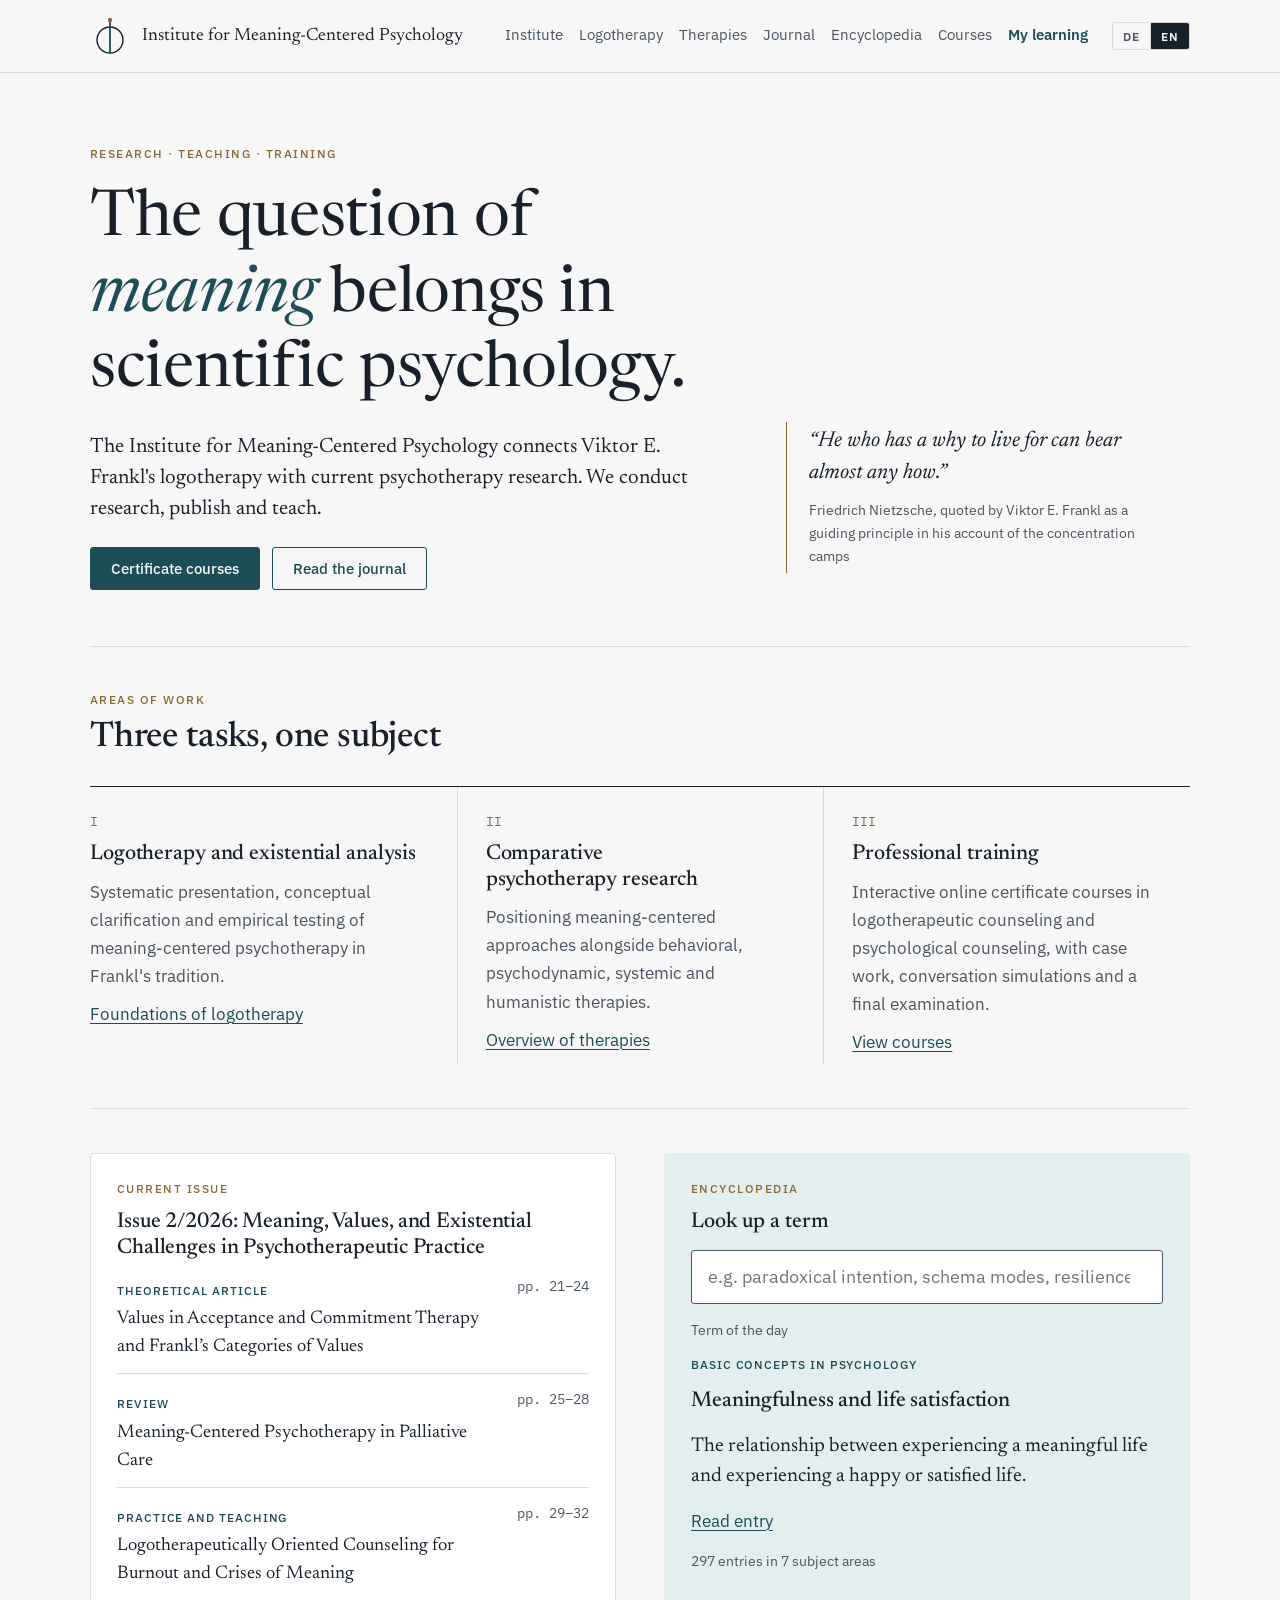
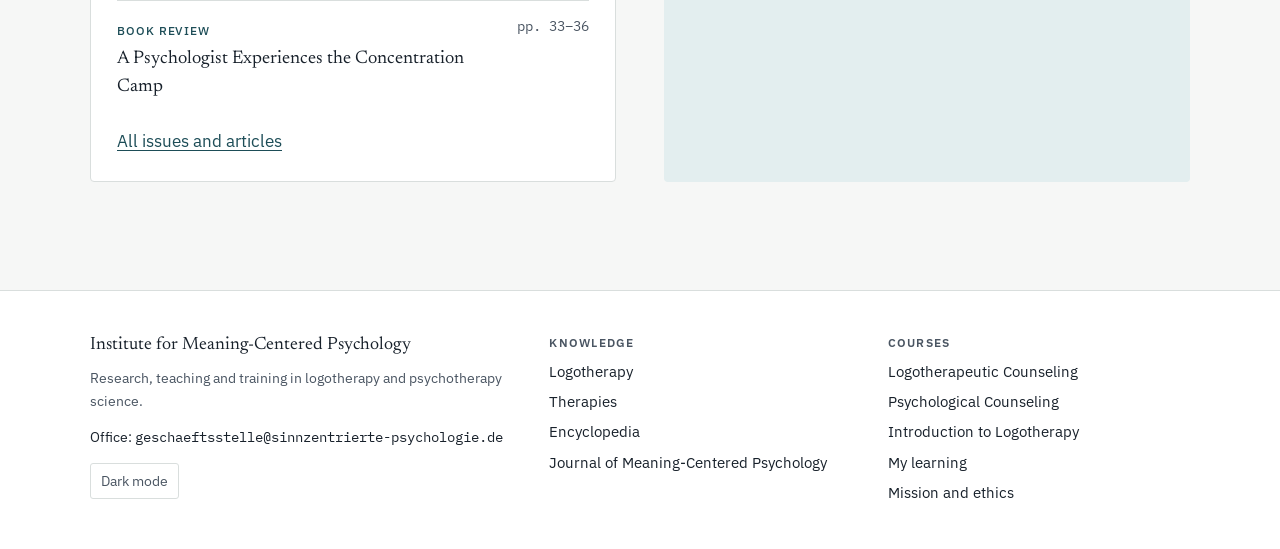
==== index.html @ 23c443dd "Website Institut für Sinnzentrierte Psychologie: erste Veröffentlichung Zweisprachige statische Webs" ====
<!DOCTYPE html>
<html lang="de" data-lang-root>
<head>
<meta charset="UTF-8">
<meta name="viewport" content="width=device-width, initial-scale=1, viewport-fit=cover">
<title>Institut für Sinnzentrierte Psychologie</title>
<meta name="description" content="Institut für Sinnzentrierte Psychologie: Forschung, Lehre und Weiterbildung in Logotherapie und modernen Psychotherapieverfahren. Mit Fachzeitschrift, Fachlexikon und Zertifikatsprogrammen.">
<link rel="stylesheet" href="css/fonts.css">
<link rel="stylesheet" href="css/style.css">
</head>
<body>
<!--BODY-START-->
<header class="site-header">
  <div class="wrap">
    <a class="brand" href="#start" data-nav="start" aria-label="Institut für Sinnzentrierte Psychologie, Startseite">
      <svg width="40" height="40" viewBox="0 0 40 40" aria-hidden="true">
        <circle cx="20" cy="24" r="13" fill="none" stroke="currentColor" stroke-width="1.4"/>
        <line x1="20" y1="2" x2="20" y2="37" stroke="var(--accent)" stroke-width="1.8"/>
        <circle cx="20" cy="4" r="2.2" fill="var(--brass)"/>
      </svg>
      <span class="brand-name"><span data-lang="de">Institut für Sinnzentrierte Psychologie</span><span data-lang="en">Institute for Meaning-Centered Psychology</span><small><span data-lang="de">Logotherapie · Psychotherapieforschung · Weiterbildung</span><span data-lang="en">Logotherapy · Psychotherapy Research · Professional Training</span></small></span>
    </a>
    <div class="lang-switch" role="group" aria-label="Sprache / Language"><button type="button" data-setlang="de" aria-pressed="true" lang="de" title="Deutsch">DE</button><button type="button" data-setlang="en" aria-pressed="false" lang="en" title="English">EN</button></div>
    <button class="nav-toggle" id="nav-toggle" aria-expanded="false" aria-controls="nav"><span data-lang="de">Menü</span><span data-lang="en">Menu</span></button>
    <nav class="nav" id="nav" aria-label="Hauptnavigation">
      <a href="#institut" data-nav="institut"><span data-lang="de">Institut</span><span data-lang="en">Institute</span></a>
      <a href="#logotherapie" data-nav="logotherapie"><span data-lang="de">Logotherapie</span><span data-lang="en">Logotherapy</span></a>
      <a href="#verfahren" data-nav="verfahren"><span data-lang="de">Therapieverfahren</span><span data-lang="en">Therapies</span></a>
      <a href="#journal" data-nav="journal"><span data-lang="de">Zeitschrift</span><span data-lang="en">Journal</span></a>
      <a href="#lexikon" data-nav="lexikon"><span data-lang="de">Lexikon</span><span data-lang="en">Encyclopedia</span></a>
      <a href="#weiterbildung" data-nav="weiterbildung"><span data-lang="de">Weiterbildung</span><span data-lang="en">Courses</span></a>
      <a href="#lernbereich" data-nav="akademie" class="nav-cta"><span data-lang="de">Mein Lernbereich</span><span data-lang="en">My learning</span></a>
    </nav>
  </div>
</header>

<main id="main">

<!-- ============ START ============ -->
<section class="view" id="view-start" data-view="start">
  <div class="wrap">
    <div class="hero">
      <div class="hero-text">
        <p class="eyebrow"><span data-lang="de">Forschung · Lehre · Weiterbildung</span><span data-lang="en">Research · Teaching · Training</span></p>
        <h1 data-lang="de">Die Frage nach dem <em>Sinn</em> gehört in die wissenschaftliche Psychologie.</h1><h1 data-lang="en">The question of <em>meaning</em> belongs in scientific psychology.</h1>
        <p class="lead" data-lang="de">Das Institut für Sinnzentrierte Psychologie verbindet die Logotherapie Viktor E. Frankls mit dem Erkenntnisstand der heutigen Psychotherapieforschung. Wir forschen, publizieren und bilden aus.</p><p class="lead" data-lang="en">The Institute for Meaning-Centered Psychology connects Viktor E. Frankl's logotherapy with current psychotherapy research. We conduct research, publish and teach.</p>
        <div class="actions">
          <a class="btn btn-primary" href="#weiterbildung"><span data-lang="de">Zertifikatskurse</span><span data-lang="en">Certificate courses</span></a>
          <a class="btn btn-ghost" href="#journal"><span data-lang="de">Zur Zeitschrift</span><span data-lang="en">Read the journal</span></a>
        </div>
      </div>
      <figure class="hero-quote">
        <blockquote data-lang="de">„Wer ein Warum zum Leben hat, erträgt fast jedes Wie.“</blockquote><blockquote data-lang="en">“He who has a why to live for can bear almost any how.”</blockquote>
        <cite><span data-lang="de">Friedrich Nietzsche, von Viktor E. Frankl in seinem Bericht über die Konzentrationslager als Leitsatz zitiert</span><span data-lang="en">Friedrich Nietzsche, quoted by Viktor E. Frankl as a guiding principle in his account of the concentration camps</span></cite>
      </figure>
    </div>

    <div class="section">
      <div class="section-head">
        <p class="eyebrow"><span data-lang="de">Arbeitsschwerpunkte</span><span data-lang="en">Areas of work</span></p>
        <h2><span data-lang="de">Drei Aufgaben, ein Gegenstand</span><span data-lang="en">Three tasks, one subject</span></h2>
      </div>
      <div class="pillars">
        <div class="pillar">
          <span class="num">I</span>
          <h3><span data-lang="de">Logotherapie und Existenzanalyse</span><span data-lang="en">Logotherapy and existential analysis</span></h3>
          <p class="muted"><span data-lang="de">Systematische Darstellung, begriffliche Klärung und empirische Prüfung der sinnzentrierten Psychotherapie in der Tradition Frankls.</span><span data-lang="en">Systematic presentation, conceptual clarification and empirical testing of meaning-centered psychotherapy in Frankl's tradition.</span></p>
          <a href="#logotherapie"><span data-lang="de">Grundlagen der Logotherapie</span><span data-lang="en">Foundations of logotherapy</span></a>
        </div>
        <div class="pillar">
          <span class="num">II</span>
          <h3><span data-lang="de">Vergleichende Psychotherapieforschung</span><span data-lang="en">Comparative psychotherapy research</span></h3>
          <p class="muted"><span data-lang="de">Einordnung sinnzentrierter Ansätze neben Verhaltenstherapie, psychodynamischen, systemischen und humanistischen Verfahren.</span><span data-lang="en">Positioning meaning-centered approaches alongside behavioral, psychodynamic, systemic and humanistic therapies.</span></p>
          <a href="#verfahren"><span data-lang="de">Übersicht der Therapieverfahren</span><span data-lang="en">Overview of therapies</span></a>
        </div>
        <div class="pillar">
          <span class="num">III</span>
          <h3><span data-lang="de">Weiterbildung und Qualifizierung</span><span data-lang="en">Professional training</span></h3>
          <p class="muted"><span data-lang="de">Interaktive Online-Zertifikatskurse in Logotherapeutischer Beratung und Psychologischer Beratung mit Fallarbeit, Gesprächssimulationen und Abschlussprüfung.</span><span data-lang="en">Interactive online certificate courses in logotherapeutic counseling and psychological counseling, with case work, conversation simulations and a final examination.</span></p>
          <a href="#weiterbildung"><span data-lang="de">Zu den Kursen</span><span data-lang="en">View courses</span></a>
        </div>
      </div>
    </div>

    <div class="section">
      <div class="split">
        <div class="panel">
          <p class="eyebrow"><span data-lang="de">Aktuelles Heft</span><span data-lang="en">Current issue</span></p>
          <h3 id="home-issue-title">Zeitschrift für Sinnzentrierte Psychologie</h3>
          <ul class="toc-list" id="home-issue-list"></ul>
          <a href="#journal"><span data-lang="de">Alle Ausgaben und Beiträge</span><span data-lang="en">All issues and articles</span></a>
        </div>
        <div class="panel panel-accent">
          <p class="eyebrow"><span data-lang="de">Fachlexikon</span><span data-lang="en">Encyclopedia</span></p>
          <h3><span data-lang="de">Begriffe nachschlagen</span><span data-lang="en">Look up a term</span></h3>
          <form class="search" id="home-search" role="search">
            <label for="home-q" class="small" hidden>Lexikon durchsuchen</label>
            <input id="home-q" type="search" data-ph-de="z. B. Paradoxe Intention, Schemamodi, Resilienz" data-ph-en="e.g. paradoxical intention, schema modes, resilience" placeholder="z. B. Paradoxe Intention, Schemamodi, Resilienz" autocomplete="off">
          </form>
          <div id="home-term" class="lex-entry"></div>
          <p class="small muted" id="home-lex-count"></p>
        </div>
      </div>
    </div>
  </div>
</section>

<!-- ============ INSTITUT ============ -->
<section class="view" id="view-institut" data-view="institut">
  <div class="wrap">
    <div data-lang="de">
    <header class="page-head">
      <p class="eyebrow">Das Institut</p>
      <h1>Leitbild und Arbeitsbereiche</h1>
      <p class="lead">Wir verstehen Psychologie als empirische Wissenschaft vom Menschen, die seine Fähigkeit zu Sinnorientierung, Freiheit und Verantwortung ernst nimmt.</p>
    </header>
    <div class="with-toc">
      <nav class="toc" aria-label="Inhalt dieser Seite">
        <a href="#institut-leitbild" data-scroll>Leitbild</a>
        <a href="#institut-team" data-scroll>Team</a>
        <a href="#institut-bereiche" data-scroll>Arbeitsbereiche</a>
        <a href="#institut-grundsaetze" data-scroll>Wissenschaftliche Grundsätze</a>
        <a href="#institut-ethik" data-scroll>Berufsethik</a>
      </nav>
      <div class="prose">
        <h2 id="institut-leitbild">Leitbild</h2>
        <p>Viktor E. Frankl hat die Frage nach dem Sinn als eigenständige Motivationskraft des Menschen beschrieben und daraus eine psychotherapeutische Schule entwickelt. Diese Einsicht ist heute aktueller als zu seiner Zeit: Die empirische Forschung zu Lebenssinn, Werten und existenziellen Belastungen ist seit den 2000er Jahren stark gewachsen, und mehrere moderne Verfahren haben werteorientierte Elemente aufgenommen.</p>
        <p>Das Institut verfolgt drei Ziele. Es macht das logotherapeutische Denken begrifflich präzise und überprüfbar. Es setzt sinnzentrierte Ansätze in einen fairen Vergleich mit anderen Psychotherapieverfahren. Und es bildet Fachkräfte so aus, dass sie Sinnfragen kompetent begleiten und zugleich die Grenzen ihrer Rolle kennen.</p>
        <p>Wir sind keiner Schule exklusiv verpflichtet. Die Logotherapie ist unser Schwerpunkt, nicht unser Dogma. Wo die Forschung andere Verfahren für eine Indikation besser stützt, sagen wir das.</p>

        <h2 id="institut-team">Team</h2>
        <p>Am Institut arbeitet ein interdisziplinäres Team aus Wissenschaftlerinnen und Wissenschaftlern der Psychologie, der Psychotherapieforschung, der Philosophie und der Sozialen Arbeit. Forschung, Zeitschrift und Kurse entstehen in gemeinsamer Arbeit.</p>
        <p>Beteiligt sind unter anderem Dr. Dr. Sora Pazer (Psychologie und Soziale Arbeit), Dr. Konstanze Vehrenkamp (Psychologie und Philosophie), Dr. Matthias Oberländer (Psychotherapieforschung und Methodik) und Dr. Teresa Lindqvist (Psychoonkologie).</p>

        <h2 id="institut-bereiche">Arbeitsbereiche</h2>
        <h3>Arbeitsbereich Logotherapie und Existenzanalyse</h3>
        <p>Quellenarbeit zu Frankls Gesamtwerk, Weiterentwicklung der logotherapeutischen Methodik, Verhältnis von Logotherapie, Existenzanalyse nach Längle und existenzieller Psychotherapie. Der Arbeitsbereich verantwortet das Curriculum des Zertifikatskurses Logotherapeutische Beratung.</p>
        <h3>Arbeitsbereich Psychotherapieforschung</h3>
        <p>Systematische Übersichtsarbeiten zu sinnzentrierten Interventionen, Messung von Lebenssinn und Sinnkrisen, Wirkfaktorenforschung und Vergleich mit Verfahren der dritten Welle der Verhaltenstherapie.</p>
        <h3>Arbeitsbereich Beratungspsychologie</h3>
        <p>Konzepte psychologischer Beratung außerhalb der Heilkunde: Krisenbegleitung, Beratung in Lebensübergängen, Prävention von Erschöpfung im Beruf. Der Arbeitsbereich verantwortet den Zertifikatskurs Psychologische Beratung.</p>
        <h3>Redaktion und Wissensvermittlung</h3>
        <p>Herausgabe der <a href="#journal">Zeitschrift für Sinnzentrierte Psychologie</a> und Pflege des frei zugänglichen <a href="#lexikon">Fachlexikons</a>.</p>

        <h2 id="institut-grundsaetze">Wissenschaftliche Grundsätze</h2>
        <ul>
          <li><strong>Empirische Prüfbarkeit.</strong> Aussagen über Wirksamkeit stützen wir auf kontrollierte Studien, systematische Übersichtsarbeiten und Metaanalysen. Klinische Erfahrung ist wertvoll, ersetzt diese Belege aber nicht.</li>
          <li><strong>Transparenz über die Evidenzlage.</strong> Wir benennen, wo die Forschung zur Logotherapie dünn ist, und unterscheiden zwischen gut untersuchten Teilmethoden und dem Gesamtansatz.</li>
          <li><strong>Begriffliche Sorgfalt.</strong> Philosophische und anthropologische Annahmen werden als solche gekennzeichnet und nicht als empirische Befunde ausgegeben.</li>
          <li><strong>Unabhängigkeit.</strong> Die Beiträge der Zeitschrift durchlaufen eine redaktionelle Begutachtung; Interessenkonflikte werden offengelegt.</li>
        </ul>

        <h2 id="institut-ethik">Berufsethik</h2>
        <p>Lehre und Beratung am Institut orientieren sich an den berufsethischen Grundsätzen der Psychologie: Achtung der Würde und Autonomie der Ratsuchenden, Verschwiegenheit, fachliche Sorgfalt, Vermeidung von Abhängigkeiten und Mehrfachbeziehungen sowie die Pflicht, an Ärzt*innen oder approbierte Psychotherapeut*innen zu verweisen, wenn eine behandlungsbedürftige psychische Störung vorliegen kann.</p>
        <p class="callout">Sinnfragen sind keine Krankheit. Wer sie begleitet, muss aber erkennen können, wann hinter einer Sinnkrise eine Depression, eine Traumafolgestörung oder akute Suizidalität steht.</p>
      </div>
    </div>
    </div>
    <div data-lang="en">
    <header class="page-head">
      <p class="eyebrow">The Institute</p>
      <h1>Mission and Research Areas</h1>
      <p class="lead">We understand psychology as an empirical science of the human being that takes seriously our capacity for meaning, freedom and responsibility.</p>
    </header>
    <div class="with-toc">
      <nav class="toc" aria-label="On this page">
        <a href="#en-institut-leitbild" data-scroll>Mission</a>
        <a href="#en-institut-team" data-scroll>Team</a>
        <a href="#en-institut-bereiche" data-scroll>Research areas</a>
        <a href="#en-institut-grundsaetze" data-scroll>Scientific principles</a>
        <a href="#en-institut-ethik" data-scroll>Professional ethics</a>
      </nav>
      <div class="prose">
        <h2 id="en-institut-leitbild">Mission</h2>
        <p>Viktor E. Frankl described the search for meaning as an independent motivational force in human beings and built a school of psychotherapy on that insight. It is more relevant today than in his own time: empirical research on meaning in life, values and existential distress has grown considerably since the 2000s, and several contemporary therapies have incorporated value-oriented elements.</p>
        <p>The Institute pursues three goals. It makes logotherapeutic thought conceptually precise and testable. It places meaning-centered approaches in a fair comparison with other forms of psychotherapy. And it trains professionals to accompany questions of meaning competently while knowing the limits of their role.</p>
        <p>We are not bound exclusively to any one school. Logotherapy is our focus, not our dogma. Where research supports other approaches better for a given indication, we say so.</p>

        <h2 id="en-institut-team">Team</h2>
        <p>The Institute brings together an interdisciplinary team of scientists from psychology, psychotherapy research, philosophy and social work. Research, the journal and the courses are the result of joint work.</p>
        <p>Contributors include Dr. Dr. Sora Pazer (psychology and social work), Dr. Konstanze Vehrenkamp (psychology and philosophy), Dr. Matthias Oberländer (psychotherapy research and methodology) and Dr. Teresa Lindqvist (psycho-oncology).</p>

        <h2 id="en-institut-bereiche">Research areas</h2>
        <h3>Logotherapy and Existential Analysis</h3>
        <p>Source work on Frankl's complete writings, further development of logotherapeutic methods, and the relationship between logotherapy, Längle's existential analysis and existential psychotherapy. This area is responsible for the curriculum of the certificate course in Logotherapeutic Counseling.</p>
        <h3>Psychotherapy Research</h3>
        <p>Systematic reviews of meaning-centered interventions, measurement of meaning in life and of meaning crises, research on common factors, and comparison with third-wave behavioral therapies.</p>
        <h3>Counseling Psychology</h3>
        <p>Concepts of psychological counseling outside the practice of medicine and psychotherapy: crisis support, counseling in life transitions and prevention of occupational exhaustion. This area is responsible for the certificate course in Psychological Counseling.</p>
        <h3>Editorial Office and Knowledge Transfer</h3>
        <p>Publication of the <a href="#journal">Journal of Meaning-Centered Psychology</a> and maintenance of the freely accessible <a href="#lexikon">encyclopedia</a>.</p>

        <h2 id="en-institut-grundsaetze">Scientific principles</h2>
        <ul>
          <li><strong>Empirical testability.</strong> Claims about effectiveness are based on controlled trials, systematic reviews and meta-analyses. Clinical experience is valuable but does not replace such evidence.</li>
          <li><strong>Transparency about the evidence.</strong> We state where research on logotherapy is thin and distinguish between well-studied component techniques and the approach as a whole.</li>
          <li><strong>Conceptual care.</strong> Philosophical and anthropological assumptions are marked as such and are not presented as empirical findings.</li>
          <li><strong>Independence.</strong> Journal contributions undergo editorial review; conflicts of interest are disclosed.</li>
        </ul>

        <h2 id="en-institut-ethik">Professional ethics</h2>
        <p>Teaching and counseling at the Institute follow the ethical principles of psychology: respect for the dignity and autonomy of clients, confidentiality, professional diligence, avoidance of dependency and multiple relationships, and the duty to refer clients to physicians or licensed psychotherapists whenever a mental disorder requiring treatment may be present.</p>
        <p class="callout">Questions of meaning are not an illness. Anyone who accompanies them, however, must be able to recognize when depression, a trauma-related disorder or acute suicidality lies behind a crisis of meaning.</p>
      </div>
    </div>
    </div>
  </div>
</section>

<!-- ============ LOGOTHERAPIE ============ -->
<section class="view" id="view-logotherapie" data-view="logotherapie">
  <div class="wrap">
    <div data-lang="de">
    <header class="page-head">
      <p class="eyebrow">Schwerpunkt</p>
      <h1>Logotherapie</h1>
      <p class="lead">Die von Viktor E. Frankl begründete sinnzentrierte Psychotherapie, oft als „Dritte Wiener Schule der Psychotherapie“ nach Freud und Adler bezeichnet.</p>
    </header>
    <div class="with-toc">
      <nav class="toc" aria-label="Inhalt dieser Seite">
        <a href="#lt-frankl" data-scroll>Viktor E. Frankl</a>
        <a href="#lt-menschenbild" data-scroll>Menschenbild</a>
        <a href="#lt-saeulen" data-scroll>Drei Grundannahmen</a>
        <a href="#lt-werte" data-scroll>Wege zum Sinn</a>
        <a href="#lt-methoden" data-scroll>Methoden</a>
        <a href="#lt-anwendung" data-scroll>Anwendungsfelder</a>
        <a href="#lt-evidenz" data-scroll>Forschungsstand</a>
        <a href="#lt-abgrenzung" data-scroll>Abgrenzungen</a>
        <a href="#lt-literatur" data-scroll>Grundlagenliteratur</a>
      </nav>
      <div class="prose">
        <h2 id="lt-frankl">Viktor E. Frankl (1905–1997)</h2>
        <p>Frankl war Neurologe und Psychiater in Wien. Bereits in den 1920er Jahren stand er in Kontakt mit Freud und Adler und wandte sich dann von der Individualpsychologie ab. In den 1930er Jahren organisierte er Beratungsstellen für Jugendliche und leitete eine Station für suizidgefährdete Frauen am Psychiatrischen Krankenhaus Am Steinhof. Von 1942 bis 1945 war er in den Konzentrationslagern Theresienstadt, Auschwitz, Kaufering und Türkheim inhaftiert; seine Eltern, sein Bruder und seine erste Frau Tilly kamen in den Lagern ums Leben.</p>
        <p>Nach der Befreiung veröffentlichte er „Ärztliche Seelsorge“ (1946) und „Ein Psycholog erlebt das Konzentrationslager“ (1946), das später unter dem Titel „…trotzdem Ja zum Leben sagen“ bekannt wurde. Die englische Ausgabe, später unter dem Titel „Man's Search for Meaning“, wurde zu einem der meistgelesenen Bücher des 20. Jahrhunderts. Von 1946 bis 1971 leitete Frankl die Wiener Neurologische Poliklinik.</p>

        <h2 id="lt-menschenbild">Menschenbild: die Dimensionalontologie</h2>
        <p>Frankl beschreibt den Menschen in drei Dimensionen. Sie sind keine getrennten Schichten, sondern Aspekte einer Einheit, die sich nur in der Betrachtung unterscheiden lassen.</p>
        <div class="dimensions">
          <div><span class="tag">Somatisch</span><h4>Körper</h4><p class="small">Physiologische Prozesse, Anlage, Krankheit.</p></div>
          <div><span class="tag">Psychisch</span><h4>Seele</h4><p class="small">Gefühle, Triebe, Gewohnheiten, erworbene Muster.</p></div>
          <div><span class="tag">Noetisch</span><h4>Geist</h4><p class="small">Freiheit, Verantwortlichkeit, Gewissen, Sinn- und Wertorientierung.</p></div>
        </div>
        <p>Die noetische Dimension kann nach Frankl selbst nicht erkranken, wohl aber in ihrem Ausdruck durch körperliche oder psychische Erkrankungen blockiert werden. Darauf beruht die therapeutische Ressource, die Frankl „Trotzmacht des Geistes“ nannte: die Fähigkeit, zu den eigenen Zuständen Stellung zu nehmen.</p>

        <h2 id="lt-saeulen">Drei Grundannahmen</h2>
        <ol>
          <li><strong>Freiheit des Willens.</strong> Der Mensch ist bedingt, aber nicht vollständig determiniert. Er ist frei, sich zu den Bedingungen zu verhalten, die er nicht ändern kann.</li>
          <li><strong>Wille zum Sinn.</strong> Das primäre Motiv des Menschen ist nicht Lust (Freud) oder Macht (Adler), sondern das Streben, in seinem Leben einen Sinn zu finden und zu erfüllen.</li>
          <li><strong>Sinn des Lebens.</strong> Sinn ist objektiv gegeben in dem Sinne, dass er nicht erfunden, sondern gefunden wird. Er ist situationsbezogen, einzigartig für die Person und bleibt unter allen Umständen grundsätzlich möglich.</li>
        </ol>
        <p>Wird der Wille zum Sinn dauerhaft frustriert, entsteht das <em>existenzielle Vakuum</em>, ein Gefühl innerer Leere und Langeweile. Führt diese Frustration zu klinisch relevanten Symptomen, spricht Frankl von einer <em>noogenen Neurose</em>.</p>

        <h2 id="lt-werte">Wege zum Sinn: drei Wertkategorien</h2>
        <div class="table-wrap">
          <table>
            <thead><tr><th>Kategorie</th><th>Verwirklichung durch</th><th>Beispiele</th></tr></thead>
            <tbody>
              <tr><td>Schöpferische Werte</td><td>Was wir der Welt geben</td><td>Arbeit, Werk, Tat, Fürsorge für andere</td></tr>
              <tr><td>Erlebniswerte</td><td>Was wir von der Welt empfangen</td><td>Liebe, Begegnung, Natur, Kunst</td></tr>
              <tr><td>Einstellungswerte</td><td>Wie wir uns zu unabänderlichem Schicksal verhalten</td><td>Haltung gegenüber Krankheit, Schuld, Verlust und Tod</td></tr>
            </tbody>
          </table>
        </div>
        <p>Den Einstellungswerten maß Frankl den höchsten Rang zu: Auch wenn schöpferisches Handeln und Erleben nicht mehr möglich sind, bleibt die Freiheit der Haltung. Die unausweichlichen Grenzerfahrungen Leid, Schuld und Tod fasste er als <em>tragische Trias</em> zusammen, der er einen „tragischen Optimismus“ gegenüberstellte.</p>

        <h2 id="lt-methoden">Methoden</h2>
        <h3>Paradoxe Intention</h3>
        <p>Entwickelt für Erwartungsangst und Zwangsbefürchtungen. Die Person wird angeleitet, sich gerade das, was sie fürchtet, mit Humor zu wünschen oder vorzunehmen. Die Methode nutzt die Fähigkeit zur Selbstdistanzierung und unterbricht den Teufelskreis aus Angst vor der Angst und Vermeidung. Sie weist deutliche Parallelen zu später entwickelten Expositions- und Akzeptanzverfahren auf.</p>
        <h3>Dereflexion</h3>
        <p>Gegen die Hyperreflexion, die übermäßige Selbstbeobachtung, etwa bei Schlaf- oder sexuellen Funktionsstörungen. Die Aufmerksamkeit wird vom Symptom weg auf sinnvolle Inhalte und Aufgaben gelenkt. Grundlage ist die Fähigkeit zur Selbsttranszendenz.</p>
        <h3>Einstellungsmodulation</h3>
        <p>Die gemeinsame Prüfung und Veränderung von Haltungen gegenüber Lebensumständen, besonders gegenüber nicht veränderbarem Leid.</p>
        <h3>Sokratischer Dialog</h3>
        <p>Ein fragendes, nicht belehrendes Gesprächsverfahren, in dem Ratsuchende eigene Werte und Sinnmöglichkeiten entdecken. Die Therapeut*in schreibt keinen Sinn vor; Frankl sprach davon, dass Sinn nicht gegeben, sondern nur gefunden werden kann.</p>

        <h2 id="lt-anwendung">Anwendungsfelder</h2>
        <ul>
          <li>Beratung bei Sinnkrisen, Lebensübergängen, Ruhestand, Arbeitsplatzverlust</li>
          <li>Prävention und Begleitung bei beruflicher Erschöpfung</li>
          <li>Psychoonkologie und Palliativversorgung, Trauerbegleitung</li>
          <li>Ergänzend in der Behandlung von Angst- und Zwangsstörungen, Abhängigkeitserkrankungen und Depressionen</li>
          <li>Seelsorge, Pädagogik, Pflege und Soziale Arbeit</li>
        </ul>

        <h2 id="lt-evidenz">Forschungsstand</h2>
        <p>Frankl selbst verstand die Logotherapie als Ergänzung, nicht als Ersatz der Psychotherapie. Die empirische Forschung entwickelte sich vor allem über Messinstrumente: Mit dem Purpose in Life Test (Crumbaugh &amp; Maholick, 1964) wurde Frankls Konzept des existenziellen Vakuums erstmals operationalisiert. Heute wird Lebenssinn unter anderem mit dem Meaning in Life Questionnaire (Steger et al., 2006) und den Fragebögen zu Lebensbedeutungen und Lebenssinn (Schnell) erfasst.</p>
        <p>Die Sinnforschung zeigt konsistent, dass erlebter Lebenssinn mit psychischem Wohlbefinden zusammenhängt und Sinnkrisen mit Depressivität und Hoffnungslosigkeit einhergehen. Für strukturierte sinnzentrierte Interventionen, insbesondere die Meaning-Centered Psychotherapy nach Breitbart bei Krebserkrankungen, liegen randomisierte Studien mit positiven Ergebnissen vor. Eine Metaanalyse existenzieller Therapien (Vos, Craig &amp; Cooper, 2015) fand für sinnzentrierte Verfahren die deutlichsten Effekte innerhalb dieser Gruppe.</p>
        <p>Für die klassische Logotherapie als Gesamtverfahren ist die Studienlage dagegen begrenzt: Viele Studien sind klein, methodisch heterogen und stammen aus wenigen Arbeitsgruppen. In Deutschland ist die Logotherapie weder Richtlinienverfahren noch vom Wissenschaftlichen Beirat Psychotherapie als Verfahren anerkannt. Diese Lücke zu schließen, ist eine Kernaufgabe unseres Arbeitsbereichs Psychotherapieforschung.</p>

        <h2 id="lt-abgrenzung">Abgrenzungen</h2>
        <p><strong>Existenzanalyse.</strong> Frankl verwendete „Existenzanalyse“ für die anthropologische Theorie und „Logotherapie“ für die Behandlung. Alfred Längle entwickelte die Existenzanalyse ab den 1980er Jahren zu einem eigenständigen Verfahren weiter, mit stärkerem Gewicht auf Emotionen und Biografie; Frankl distanzierte sich 1991 von dieser Entwicklung.</p>
        <p><strong>Existenzielle Psychotherapie.</strong> Die amerikanische Tradition um Rollo May und Irvin D. Yalom teilt mit der Logotherapie die Aufmerksamkeit für Grundgegebenheiten wie Tod und Freiheit, versteht Sinn aber eher als vom Menschen geschaffen denn als gefunden.</p>
        <p><strong>Akzeptanz- und Commitment-Therapie.</strong> ACT arbeitet ebenfalls mit Werten und Haltung gegenüber nicht veränderbarem Erleben, gründet aber auf einer behavioralen Sprach- und Kognitionstheorie und nicht auf einer Anthropologie des Geistigen.</p>

        <h2 id="lt-literatur">Grundlagenliteratur</h2>
        <ul class="refs">
          <li>Frankl, V. E. (1946). <em>Ärztliche Seelsorge. Grundlagen der Logotherapie und Existenzanalyse.</em> Wien: Deuticke.</li>
          <li>Frankl, V. E. (1946). <em>Ein Psycholog erlebt das Konzentrationslager.</em> Wien: Verlag für Jugend und Volk.</li>
          <li>Frankl, V. E. (1969). <em>The Will to Meaning. Foundations and Applications of Logotherapy.</em> New York: World Publishing.</li>
          <li>Frankl, V. E. (1956). <em>Theorie und Therapie der Neurosen.</em> Wien: Urban &amp; Schwarzenberg.</li>
          <li>Crumbaugh, J. C. &amp; Maholick, L. T. (1964). An experimental study in existentialism: The psychometric approach to Frankl's concept of noogenic neurosis. <em>Journal of Clinical Psychology, 20</em>(2), 200–207.</li>
          <li>Längle, A. (2013). <em>Lehrbuch zur Existenzanalyse. Grundlagen.</em> Wien: Facultas.</li>
          <li>Steger, M. F., Frazier, P., Oishi, S. &amp; Kaler, M. (2006). The Meaning in Life Questionnaire: Assessing the presence of and search for meaning in life. <em>Journal of Counseling Psychology, 53</em>(1), 80–93.</li>
          <li>Vos, J., Craig, M. &amp; Cooper, M. (2015). Existential therapies: A meta-analysis of their effects on psychological outcomes. <em>Journal of Consulting and Clinical Psychology, 83</em>(1), 115–128.</li>
          <li>Yalom, I. D. (1980). <em>Existential Psychotherapy.</em> New York: Basic Books.</li>
        </ul>
      </div>
    </div>
    </div>
    <div data-lang="en">
    <header class="page-head">
      <p class="eyebrow">Focus</p>
      <h1>Logotherapy</h1>
      <p class="lead">The meaning-centered psychotherapy founded by Viktor E. Frankl, often called the “Third Viennese School of Psychotherapy” after Freud and Adler.</p>
    </header>
    <div class="with-toc">
      <nav class="toc" aria-label="On this page">
        <a href="#en-lt-frankl" data-scroll>Viktor E. Frankl</a>
        <a href="#en-lt-menschenbild" data-scroll>Image of the human being</a>
        <a href="#en-lt-saeulen" data-scroll>Three basic assumptions</a>
        <a href="#en-lt-werte" data-scroll>Paths to meaning</a>
        <a href="#en-lt-methoden" data-scroll>Methods</a>
        <a href="#en-lt-anwendung" data-scroll>Fields of application</a>
        <a href="#en-lt-evidenz" data-scroll>State of research</a>
        <a href="#en-lt-abgrenzung" data-scroll>Distinctions</a>
        <a href="#en-lt-literatur" data-scroll>Key literature</a>
      </nav>
      <div class="prose">
        <h2 id="en-lt-frankl">Viktor E. Frankl (1905–1997)</h2>
        <p>Frankl was a neurologist and psychiatrist in Vienna. In the 1920s he was in contact with Freud and Adler before turning away from Individual Psychology. In the 1930s he organized counseling centers for young people and headed a ward for suicidal women at the Am Steinhof psychiatric hospital. From 1942 to 1945 he was imprisoned in the concentration camps of Theresienstadt, Auschwitz, Kaufering and Türkheim; his parents, his brother and his first wife Tilly died in the camps.</p>
        <p>After liberation he published <em>Ärztliche Seelsorge</em> (1946; English: <em>The Doctor and the Soul</em>) and <em>Ein Psycholog erlebt das Konzentrationslager</em> (1946), later known as <em>…trotzdem Ja zum Leben sagen</em>. The English edition, later titled <em>Man's Search for Meaning</em>, became one of the most widely read books of the twentieth century. From 1946 to 1971 Frankl headed the Vienna Neurological Policlinic.</p>

        <h2 id="en-lt-menschenbild">Image of the human being: dimensional ontology</h2>
        <p>Frankl describes the human being in three dimensions. They are not separate layers but aspects of a unity that can only be distinguished by the way we look at them.</p>
        <div class="dimensions">
          <div><span class="tag">Somatic</span><h4>Body</h4><p class="small">Physiological processes, constitution, illness.</p></div>
          <div><span class="tag">Psychological</span><h4>Psyche</h4><p class="small">Feelings, drives, habits, acquired patterns.</p></div>
          <div><span class="tag">Noetic</span><h4>Spirit</h4><p class="small">Freedom, responsibility, conscience, orientation toward meaning and values.</p></div>
        </div>
        <p>According to Frankl, the noetic dimension itself cannot become ill, but its expression can be blocked by physical or mental illness. This is the basis of the therapeutic resource Frankl called the “defiant power of the human spirit”: the capacity to take a stand toward one's own states.</p>

        <h2 id="en-lt-saeulen">Three basic assumptions</h2>
        <ol>
          <li><strong>Freedom of will.</strong> The human being is conditioned but not fully determined, and is free to take a stand toward conditions that cannot be changed.</li>
          <li><strong>Will to meaning.</strong> The primary human motive is neither pleasure (Freud) nor power (Adler) but the striving to find and fulfill meaning in one's life.</li>
          <li><strong>Meaning of life.</strong> Meaning is objective in the sense that it is discovered rather than invented. It is specific to the situation, unique to the person and remains possible under all circumstances.</li>
        </ol>
        <p>When the will to meaning is frustrated over a long period, an <em>existential vacuum</em> arises, a feeling of inner emptiness and boredom. If this frustration leads to clinically relevant symptoms, Frankl speaks of a <em>noogenic neurosis</em>.</p>

        <h2 id="en-lt-werte">Paths to meaning: three categories of values</h2>
        <div class="table-wrap">
          <table>
            <thead><tr><th>Category</th><th>Realized through</th><th>Examples</th></tr></thead>
            <tbody>
              <tr><td>Creative values</td><td>What we give to the world</td><td>Work, deeds, achievements, care for others</td></tr>
              <tr><td>Experiential values</td><td>What we receive from the world</td><td>Love, encounter, nature, art</td></tr>
              <tr><td>Attitudinal values</td><td>How we face an unchangeable fate</td><td>The stance taken toward illness, guilt, loss and death</td></tr>
            </tbody>
          </table>
        </div>
        <p>Frankl ranked attitudinal values highest: even when creative action and experience are no longer possible, the freedom to choose one's attitude remains. He summarized the unavoidable limit experiences of suffering, guilt and death as the <em>tragic triad</em>, to which he opposed a “tragic optimism”.</p>

        <h2 id="en-lt-methoden">Methods</h2>
        <h3>Paradoxical intention</h3>
        <p>Developed for anticipatory anxiety and obsessive fears. The person is guided to wish for, or intend, precisely what they fear, with humor. The method draws on the capacity for self-distancing and interrupts the vicious circle of fear of fear and avoidance. It shows clear parallels to later exposure-based and acceptance-based procedures.</p>
        <h3>Dereflection</h3>
        <p>Directed against hyperreflection, excessive self-observation, for example in sleep disorders or sexual dysfunction. Attention is guided away from the symptom toward meaningful content and tasks. It is based on the capacity for self-transcendence.</p>
        <h3>Modification of attitudes</h3>
        <p>The joint examination and change of attitudes toward life circumstances, especially toward suffering that cannot be changed.</p>
        <h3>Socratic dialogue</h3>
        <p>A questioning rather than instructing form of conversation in which clients discover their own values and possibilities of meaning. The therapist does not prescribe meaning; Frankl held that meaning cannot be given but only found.</p>

        <h2 id="en-lt-anwendung">Fields of application</h2>
        <ul>
          <li>Counseling in crises of meaning, life transitions, retirement and job loss</li>
          <li>Prevention and support in occupational exhaustion</li>
          <li>Psycho-oncology, palliative care and grief support</li>
          <li>As an adjunct in the treatment of anxiety and obsessive-compulsive disorders, addiction and depression</li>
          <li>Pastoral care, education, nursing and social work</li>
        </ul>

        <h2 id="en-lt-evidenz">State of research</h2>
        <p>Frankl himself understood logotherapy as a supplement to, not a replacement for, psychotherapy. Empirical research developed mainly through measurement instruments: the Purpose in Life Test (Crumbaugh &amp; Maholick, 1964) was the first operationalization of Frankl's concept of the existential vacuum. Today meaning in life is assessed, among others, with the Meaning in Life Questionnaire (Steger et al., 2006) and Schnell's Sources of Meaning and Meaning in Life Questionnaire.</p>
        <p>Research on meaning consistently shows that experienced meaning in life is associated with psychological well-being, and that crises of meaning go along with depressive symptoms and hopelessness. For structured meaning-centered interventions, especially Breitbart's Meaning-Centered Psychotherapy for patients with cancer, randomized trials with positive results are available. A meta-analysis of existential therapies (Vos, Craig &amp; Cooper, 2015) found the clearest effects within this group for meaning-centered approaches.</p>
        <p>For classical logotherapy as a whole, however, the evidence is limited: many studies are small, methodologically heterogeneous and come from a few research groups. In Germany, logotherapy is neither a procedure reimbursed by statutory health insurance nor recognized as a psychotherapeutic procedure by the Scientific Advisory Board on Psychotherapy. Closing this gap is a core task of our Psychotherapy Research area.</p>

        <h2 id="en-lt-abgrenzung">Distinctions</h2>
        <p><strong>Existential analysis.</strong> Frankl used “existential analysis” for the anthropological theory and “logotherapy” for the treatment. From the 1980s, Alfred Längle developed existential analysis into an independent approach with greater emphasis on emotions and biography; Frankl distanced himself from this development in 1991.</p>
        <p><strong>Existential psychotherapy.</strong> The American tradition of Rollo May and Irvin D. Yalom shares logotherapy's attention to givens of existence such as death and freedom, but tends to see meaning as created rather than found.</p>
        <p><strong>Acceptance and Commitment Therapy.</strong> ACT also works with values and with one's stance toward unchangeable experience, but is based on a behavioral theory of language and cognition rather than an anthropology of the spirit.</p>

        <h2 id="en-lt-literatur">Key literature</h2>
        <ul class="refs">
          <li>Frankl, V. E. (1946). <em>Ärztliche Seelsorge. Grundlagen der Logotherapie und Existenzanalyse.</em> Wien: Deuticke.</li>
          <li>Frankl, V. E. (1946). <em>Ein Psycholog erlebt das Konzentrationslager.</em> Wien: Verlag für Jugend und Volk.</li>
          <li>Frankl, V. E. (1969). <em>The Will to Meaning. Foundations and Applications of Logotherapy.</em> New York: World Publishing.</li>
          <li>Frankl, V. E. (1956). <em>Theorie und Therapie der Neurosen.</em> Wien: Urban &amp; Schwarzenberg.</li>
          <li>Crumbaugh, J. C. &amp; Maholick, L. T. (1964). An experimental study in existentialism: The psychometric approach to Frankl's concept of noogenic neurosis. <em>Journal of Clinical Psychology, 20</em>(2), 200–207.</li>
          <li>Längle, A. (2013). <em>Lehrbuch zur Existenzanalyse. Grundlagen.</em> Wien: Facultas.</li>
          <li>Steger, M. F., Frazier, P., Oishi, S. &amp; Kaler, M. (2006). The Meaning in Life Questionnaire: Assessing the presence of and search for meaning in life. <em>Journal of Counseling Psychology, 53</em>(1), 80–93.</li>
          <li>Vos, J., Craig, M. &amp; Cooper, M. (2015). Existential therapies: A meta-analysis of their effects on psychological outcomes. <em>Journal of Consulting and Clinical Psychology, 83</em>(1), 115–128.</li>
          <li>Yalom, I. D. (1980). <em>Existential Psychotherapy.</em> New York: Basic Books.</li>
        </ul>
      </div>
    </div>
    </div>
  </div>
</section>

<!-- ============ VERFAHREN ============ -->
<section class="view" id="view-verfahren" data-view="verfahren">
  <div class="wrap">
    <header class="page-head">
      <p class="eyebrow"><span data-lang="de">Heutige Therapieformen</span><span data-lang="en">Contemporary therapies</span></p>
      <h1><span data-lang="de">Psychotherapieverfahren im Überblick</span><span data-lang="en">Psychotherapies at a glance</span></h1>
      <p class="lead"><span data-lang="de">Menschenbild, Vorgehen, Indikation und Forschungsstand der wichtigsten Verfahren und Methoden, mit ihrem Status im deutschen Gesundheitssystem.</span><span data-lang="en">Image of the human being, procedure, indications and state of research for the most important approaches and methods, with their status in the German health care system.</span></p>
    </header>
    <div class="section" style="padding-top:0">
      <div class="prose">
        <p data-lang="en">In Germany, statutory health insurance covers four so-called <strong>guideline procedures</strong> (Richtlinienverfahren): behavior therapy, psychodynamic (depth-psychology-based) psychotherapy, analytic psychotherapy and, since 2020, systemic therapy for adults. Within these procedures many methods are used, for example schema therapy or Dialectical Behavior Therapy within behavior therapy. The Scientific Advisory Board on Psychotherapy advises on the scientific recognition of new procedures; the Federal Joint Committee decides on their inclusion in statutory health care.</p>
        <p data-lang="de">In Deutschland übernehmen die gesetzlichen Krankenkassen die Kosten für vier sogenannte <strong>Richtlinienverfahren</strong>: Verhaltenstherapie, tiefenpsychologisch fundierte Psychotherapie, analytische Psychotherapie und, seit 2020, Systemische Therapie für Erwachsene. Innerhalb dieser Verfahren kommen zahlreiche Methoden zum Einsatz, etwa die Schematherapie oder die Dialektisch-Behaviorale Therapie innerhalb der Verhaltenstherapie. Über die wissenschaftliche Anerkennung neuer Verfahren berät der Wissenschaftliche Beirat Psychotherapie, über die Aufnahme in die Kassenversorgung entscheidet der Gemeinsame Bundesausschuss.</p>
      </div>
      <div class="chips" id="verfahren-filter" role="group" aria-label="Nach Verfahrensfamilie filtern"></div>
      <div class="method-grid" id="verfahren-grid"></div>
      <p class="small muted"><span data-lang="de">Die Darstellung des Forschungsstands ist qualitativ und vereinfacht. Für Behandlungsentscheidungen sind die jeweils gültigen S3-Leitlinien der AWMF maßgeblich. Stand der Angaben: Oktober 2026.</span><span data-lang="en">The summary of the evidence is qualitative and simplified. Treatment decisions should be based on the current clinical practice guidelines (in Germany, the AWMF S3 guidelines). Information as of October 2026.</span></p>
    </div>
  </div>
</section>

<!-- ============ JOURNAL ============ -->
<section class="view" id="view-journal" data-view="journal">
  <div class="wrap">
    <div id="journal-root"></div>
  </div>
</section>

<!-- ============ LEXIKON ============ -->
<section class="view" id="view-lexikon" data-view="lexikon">
  <div class="wrap">
    <header class="page-head">
      <p class="eyebrow"><span data-lang="de">Fachlexikon</span><span data-lang="en">Encyclopedia</span></p>
      <h1><span data-lang="de">Lexikon der Sinnzentrierten Psychologie und Psychotherapie</span><span data-lang="en">Encyclopedia of Meaning-Centered Psychology and Psychotherapy</span></h1>
      <p class="lead"><span data-lang="de">Fachbegriffe der Logotherapie, der heutigen Psychotherapieverfahren, der klinischen Psychologie und der Forschungsmethodik, mit Querverweisen und Literatur.</span><span data-lang="en">Key terms of logotherapy, contemporary psychotherapies, clinical psychology and research methodology, with cross-references and literature.</span></p>
    </header>
    <div class="lex-tools">
      <form class="search" id="lex-search" role="search">
        <label for="lex-q" hidden>Lexikon durchsuchen</label>
        <input id="lex-q" type="search" data-ph-de="Begriff oder Stichwort suchen" data-ph-en="Search for a term or keyword" placeholder="Begriff oder Stichwort suchen" autocomplete="off">
      </form>
      <div class="chips" id="lex-cats" role="group" aria-label="Kategorie"></div>
      <div class="az" id="lex-az" role="group" aria-label="Anfangsbuchstabe"></div>
      <p class="lex-count" id="lex-count" aria-live="polite"></p>
    </div>
    <div class="lex-layout">
      <ul class="lex-list" id="lex-list"></ul>
      <article class="lex-entry" id="lex-entry" aria-live="polite"></article>
    </div>
  </div>
</section>

<!-- ============ WEITERBILDUNG ============ -->
<section class="view" id="view-weiterbildung" data-view="weiterbildung">
  <div class="wrap">
    <header class="page-head">
      <p class="eyebrow"><span data-lang="de">Online-Akademie</span><span data-lang="en">Online Academy</span></p>
      <h1><span data-lang="de">Zertifikatskurse</span><span data-lang="en">Certificate courses</span></h1>
      <p class="lead"><span data-lang="de">Interaktive Online-Kurse mit Lerneinheiten, Übungen, Gesprächssimulationen und Fallarbeit. Nach bestandener Abschlussprüfung erhalten Sie das Zertifikat des Instituts.</span><span data-lang="en">Interactive online courses with learning units, exercises, conversation simulations and case work. After passing the final examination you receive the Institute's certificate.</span></p>
    </header>

    <div class="ak-how">
      <div><span class="num">1</span><h4><span data-lang="de">Kurs freischalten</span><span data-lang="en">Unlock a course</span></h4><p class="small muted"><span data-lang="de">Buchen Sie den Kurs oder lösen Sie einen Gutscheincode ein. Die erste Lektion jedes Kurses ist frei zugänglich.</span><span data-lang="en">Book the course or redeem a voucher code. The first lesson of every course is free.</span></p></div>
      <div><span class="num">2</span><h4><span data-lang="de">Lektionen durcharbeiten</span><span data-lang="en">Work through the lessons</span></h4><p class="small muted"><span data-lang="de">Jede Lektion wechselt zwischen kurzen Lerntexten und Aufgaben. Sie lernen in Ihrem Tempo, Ihr Fortschritt wird gespeichert.</span><span data-lang="en">Each lesson alternates short texts and exercises. You learn at your own pace and your progress is saved.</span></p></div>
      <div><span class="num">3</span><h4><span data-lang="de">Prüfung ablegen</span><span data-lang="en">Take the exam</span></h4><p class="small muted"><span data-lang="de">Nach allen Lektionen schalten Sie die Abschlussprüfung frei. Bestanden ist sie ab 70 Prozent richtiger Antworten.</span><span data-lang="en">Completing all lessons unlocks the final examination. You pass with at least 70 percent correct answers.</span></p></div>
      <div><span class="num">4</span><h4><span data-lang="de">Zertifikat erhalten</span><span data-lang="en">Receive your certificate</span></h4><p class="small muted"><span data-lang="de">Ihr Zertifikat mit Zertifikatsnummer, Modulübersicht und Ergebnis steht sofort zum Speichern bereit.</span><span data-lang="en">Your certificate with certificate number, list of modules and result is ready to save immediately.</span></p></div>
    </div>

    <div class="programs" id="ak-katalog"></div>

    <div data-lang="de">
    <div class="section">
      <div class="notice">
        <h3>Rechtlicher Rahmen</h3>
        <p>Die Zertifikate sind Abschlüsse des Instituts. Sie sind keine staatlich anerkannten Berufsabschlüsse und berechtigen nicht zur Ausübung der Heilkunde. Die Behandlung psychischer Störungen mit Krankheitswert ist in Deutschland approbierten Psychologischen Psychotherapeut*innen, ärztlichen Psychotherapeut*innen sowie Personen mit einer Erlaubnis nach dem Heilpraktikergesetz vorbehalten. Die Berufsbezeichnung „Psychotherapeut“ ist gesetzlich geschützt. Die Bezeichnung „Psychologe“ setzt ein abgeschlossenes Hochschulstudium der Psychologie voraus.</p>
        <p>Psychologische und logotherapeutische Beratung im Sinne unserer Programme richtet sich an Menschen ohne behandlungsbedürftige psychische Störung, etwa in Lebenskrisen, Entscheidungs- und Übergangssituationen. Fachkräfte mit Approbation oder Heilpraktikererlaubnis können die erworbenen Kompetenzen in ihre heilkundliche Tätigkeit einbringen.</p>
      </div>
    </div>

    <div class="section">
      <div class="section-head">
        <p class="eyebrow">Studium und Prüfung</p>
        <h2>Häufige Fragen</h2>
      </div>
      <div style="max-width: 820px">
        <details>
          <summary>Für wen sind die Kurse gedacht?</summary>
          <div>
            <p><strong>Logotherapeutische Beratung und Begleitung</strong> richtet sich an Fachkräfte aus Psychologie, Medizin, Sozialer Arbeit, Pädagogik, Pflege, Seelsorge und verwandten Berufen.</p>
            <p><strong>Psychologische Beratung</strong> richtet sich an Fachkräfte aus sozialen, pädagogischen, pflegerischen und personalbezogenen Berufen, die Menschen in Belastungs- und Entscheidungssituationen beraten.</p>
            <p>Die <strong>Einführung in die Logotherapie</strong> setzt kein Vorwissen voraus.</p>
          </div>
        </details>
        <details>
          <summary>Wie lange habe ich Zugang?</summary>
          <div><p>Nach der Freischaltung haben Sie zeitlich unbegrenzten Zugang zu allen Lektionen des Kurses, auch nach dem Erwerb des Zertifikats. Ihr Lernfortschritt wird in Ihrem Browser gespeichert. Verwenden Sie daher für den Kurs dasselbe Gerät und denselben Browser.</p></div>
        </details>
        <details>
          <summary>Wie ist die Abschlussprüfung aufgebaut?</summary>
          <div><p>Die Prüfung besteht aus Einfach- und Mehrfachauswahlfragen sowie Richtig-Falsch-Aussagen aus allen Modulen. Die Fragen werden bei jedem Versuch neu zusammengestellt. Sie bestehen mit mindestens 70 Prozent richtiger Antworten. Die Prüfung kann beliebig oft wiederholt werden; auf dem Zertifikat steht Ihr bestes Ergebnis.</p></div>
        </details>
        <details>
          <summary>Wird der Grundkurs angerechnet?</summary>
          <div><p>Ja. Wer die Einführung in die Logotherapie abgeschlossen hat, erhält beim Zertifikatskurs Logotherapeutische Beratung und Begleitung einen Nachlass in Höhe der Grundkursgebühr. Bitte nennen Sie bei der Buchung Ihre Zertifikatsnummer.</p></div>
        </details>
        <details>
          <summary>Wie bezahle ich?</summary>
          <div><p>Sie buchen über das Buchungsformular auf der Kursseite und erhalten eine Rechnung der Geschäftsstelle. Nach Zahlungseingang senden wir Ihnen einen persönlichen Freischaltcode, den Sie auf der Kursseite eingeben. Gutscheincodes lösen Sie an derselben Stelle ein.</p></div>
        </details>
        <details>
          <summary>Kann ich die Gebühr steuerlich geltend machen?</summary>
          <div><p>Berufsbezogene Weiterbildungskosten können in Deutschland in der Regel als Werbungskosten oder Betriebsausgaben abgesetzt werden. Bitte klären Sie Ihren Einzelfall mit Ihrer Steuerberatung.</p></div>
        </details>
      </div>
    </div>
    </div>
    <div data-lang="en">
    <div class="section">
      <div class="notice">
        <h3>Legal framework</h3>
        <p>The certificates are qualifications awarded by the Institute. They are not state-recognized professional qualifications and do not entitle holders to practice medicine or psychotherapy. In Germany, the treatment of mental disorders is reserved for licensed psychological psychotherapists, medical psychotherapists and persons holding a permit under the Non-Medical Practitioners Act (Heilpraktikergesetz). The professional title “Psychotherapeut” is protected by law, and the title “Psychologe” requires a university degree in psychology. Corresponding rules apply in other countries.</p>
        <p>Psychological and logotherapeutic counseling as taught in our programs is intended for people without a mental disorder requiring treatment, for example in life crises, decisions and transitions. Professionals who hold a license to treat can integrate the skills they acquire into their clinical work.</p>
      </div>
    </div>

    <div class="section">
      <div class="section-head">
        <p class="eyebrow">Study and examination</p>
        <h2>Frequently asked questions</h2>
      </div>
      <div style="max-width: 820px">
        <details>
          <summary>Who are the courses for?</summary>
          <div>
            <p><strong>Logotherapeutic Counseling and Support</strong> is designed for professionals in psychology, medicine, social work, education, nursing, pastoral care and related fields.</p>
            <p><strong>Psychological Counseling</strong> is designed for professionals in social, educational, nursing and human-resources roles who advise people in stressful situations and decisions.</p>
            <p>The <strong>Introduction to Logotherapy</strong> requires no prior knowledge.</p>
          </div>
        </details>
        <details>
          <summary>How long do I have access?</summary>
          <div><p>Once unlocked, you have unlimited access to all lessons of the course, including after you have earned the certificate. Your progress is stored in your browser, so please use the same device and browser for the course.</p></div>
        </details>
        <details>
          <summary>What does the final examination look like?</summary>
          <div><p>The examination consists of single- and multiple-choice questions and true/false statements from all modules. The questions are compiled anew for each attempt. You pass with at least 70 percent correct answers. You can retake the examination as often as you like; your best result appears on the certificate.</p></div>
        </details>
        <details>
          <summary>Is the introductory course credited?</summary>
          <div><p>Yes. Participants who have completed the Introduction to Logotherapy receive a discount equal to its fee on the certificate course in Logotherapeutic Counseling and Support. Please state your certificate number when booking.</p></div>
        </details>
        <details>
          <summary>How do I pay?</summary>
          <div><p>You book via the booking form on the course page and receive an invoice from our office. After payment we send you a personal activation code, which you enter on the course page. Voucher codes are redeemed in the same place.</p></div>
        </details>
        <details>
          <summary>Can I deduct the fee from my taxes?</summary>
          <div><p>In Germany, job-related training costs can usually be deducted as income-related expenses or business expenses. Please check your individual situation with a tax advisor.</p></div>
        </details>
      </div>
    </div>
    </div>
  </div>
</section>

<!-- ============ AKADEMIE (Kurs, Lektion, Prüfung, Zertifikat) ============ -->
<section class="view" id="view-akademie" data-view="akademie">
  <div class="wrap" id="ak-root"></div>
</section>

</main>

<footer class="site-footer">
  <div class="wrap">
    <div>
      <p class="brand-name" style="margin-bottom:10px"><span data-lang="de">Institut für Sinnzentrierte Psychologie</span><span data-lang="en">Institute for Meaning-Centered Psychology</span></p>
      <p class="muted small"><span data-lang="de">Forschung, Lehre und Weiterbildung in Logotherapie und Psychotherapiewissenschaft.</span><span data-lang="en">Research, teaching and training in logotherapy and psychotherapy science.</span></p>
      <p class="small" style="margin-top:12px"><span data-lang="de">Geschäftsstelle</span><span data-lang="en">Office</span>: <span class="mono" id="footer-mail"></span></p>
      <p style="margin-top:14px"><button class="theme-toggle" id="theme-toggle" type="button">Dunkle Darstellung</button></p>
    </div>
    <div>
      <h4><span data-lang="de">Wissen</span><span data-lang="en">Knowledge</span></h4>
      <ul>
        <li><a href="#logotherapie"><span data-lang="de">Logotherapie</span><span data-lang="en">Logotherapy</span></a></li>
        <li><a href="#verfahren"><span data-lang="de">Therapieverfahren</span><span data-lang="en">Therapies</span></a></li>
        <li><a href="#lexikon"><span data-lang="de">Fachlexikon</span><span data-lang="en">Encyclopedia</span></a></li>
        <li><a href="#journal"><span data-lang="de">Zeitschrift für Sinnzentrierte Psychologie</span><span data-lang="en">Journal of Meaning-Centered Psychology</span></a></li>
      </ul>
    </div>
    <div>
      <h4><span data-lang="de">Weiterbildung</span><span data-lang="en">Courses</span></h4>
      <ul>
        <li><a href="#kurs-logo"><span data-lang="de">Logotherapeutische Beratung</span><span data-lang="en">Logotherapeutic Counseling</span></a></li>
        <li><a href="#kurs-berater"><span data-lang="de">Psychologische Beratung</span><span data-lang="en">Psychological Counseling</span></a></li>
        <li><a href="#kurs-grundkurs"><span data-lang="de">Einführung in die Logotherapie</span><span data-lang="en">Introduction to Logotherapy</span></a></li>
        <li><a href="#lernbereich"><span data-lang="de">Mein Lernbereich</span><span data-lang="en">My learning</span></a></li>
        <li><a href="#institut"><span data-lang="de">Leitbild und Berufsethik</span><span data-lang="en">Mission and ethics</span></a></li>
      </ul>
    </div>
  </div>
</footer>

<script src="data/verfahren.js"></script>
<script src="data/lexikon-1.js"></script>
<script src="data/lexikon-2.js"></script>
<script src="data/lexikon-3.js"></script>
<script src="data/journal.js"></script>
<script src="data/kurse/kurse.js"></script>
<script src="data/kurse/grundkurs.js"></script>
<script src="data/kurse/logo-1.js"></script>
<script src="data/kurse/logo-2.js"></script>
<script src="data/kurse/berater-1.js"></script>
<script src="data/kurse/berater-2.js"></script>
<script src="data/en/verfahren.js"></script>
<script src="data/en/lexikon-1.js"></script>
<script src="data/en/lexikon-2.js"></script>
<script src="data/en/lexikon-3.js"></script>
<script src="data/en/journal.js"></script>
<script src="data/en/kurse.js"></script>
<script src="data/en/kurse/grundkurs.js"></script>
<script src="data/en/kurse/logo-1.js"></script>
<script src="data/en/kurse/logo-2.js"></script>
<script src="data/en/kurse/berater-1.js"></script>
<script src="data/en/kurse/berater-2.js"></script>
<script src="js/i18n.js"></script>
<script src="js/app.js"></script>
<script src="js/akademie.js"></script>
<!--BODY-END-->
</body>
</html>
---- css/fonts.css ----
/* Lokal eingebundene Schriften (IBM Plex Sans, IBM Plex Mono, Newsreader), SIL Open Font License */
/* latin-ext */
@font-face {
  font-family: 'IBM Plex Mono';
  font-style: normal;
  font-weight: 400;
  font-display: swap;
  src: url(../fonts/IBMPlexMono-normal-400-latin-ext.woff2) format('woff2');
  unicode-range: U+0100-02BA, U+02BD-02C5, U+02C7-02CC, U+02CE-02D7, U+02DD-02FF, U+0304, U+0308, U+0329, U+1D00-1DBF, U+1E00-1E9F, U+1EF2-1EFF, U+2020, U+20A0-20AB, U+20AD-20C4, U+2113, U+2C60-2C7F, U+A720-A7FF;
}
/* latin */
@font-face {
  font-family: 'IBM Plex Mono';
  font-style: normal;
  font-weight: 400;
  font-display: swap;
  src: url(../fonts/IBMPlexMono-normal-400-latin.woff2) format('woff2');
  unicode-range: U+0000-00FF, U+0131, U+0152-0153, U+02BB-02BC, U+02C6, U+02DA, U+02DC, U+0304, U+0308, U+0329, U+2000-206F, U+20AC, U+2122, U+2191, U+2193, U+2212, U+2215, U+FEFF, U+FFFD;
}
/* latin-ext */
@font-face {
  font-family: 'IBM Plex Mono';
  font-style: normal;
  font-weight: 500;
  font-display: swap;
  src: url(../fonts/IBMPlexMono-normal-500-latin-ext.woff2) format('woff2');
  unicode-range: U+0100-02BA, U+02BD-02C5, U+02C7-02CC, U+02CE-02D7, U+02DD-02FF, U+0304, U+0308, U+0329, U+1D00-1DBF, U+1E00-1E9F, U+1EF2-1EFF, U+2020, U+20A0-20AB, U+20AD-20C4, U+2113, U+2C60-2C7F, U+A720-A7FF;
}
/* latin */
@font-face {
  font-family: 'IBM Plex Mono';
  font-style: normal;
  font-weight: 500;
  font-display: swap;
  src: url(../fonts/IBMPlexMono-normal-500-latin.woff2) format('woff2');
  unicode-range: U+0000-00FF, U+0131, U+0152-0153, U+02BB-02BC, U+02C6, U+02DA, U+02DC, U+0304, U+0308, U+0329, U+2000-206F, U+20AC, U+2122, U+2191, U+2193, U+2212, U+2215, U+FEFF, U+FFFD;
}
/* latin-ext */
@font-face {
  font-family: 'IBM Plex Sans';
  font-style: italic;
  font-weight: 400;
  font-stretch: 100%;
  font-display: swap;
  src: url(../fonts/IBMPlexSans-italic-400-latin-ext.woff2) format('woff2');
  unicode-range: U+0100-02BA, U+02BD-02C5, U+02C7-02CC, U+02CE-02D7, U+02DD-02FF, U+0304, U+0308, U+0329, U+1D00-1DBF, U+1E00-1E9F, U+1EF2-1EFF, U+2020, U+20A0-20AB, U+20AD-20C4, U+2113, U+2C60-2C7F, U+A720-A7FF;
}
/* latin */
@font-face {
  font-family: 'IBM Plex Sans';
  font-style: italic;
  font-weight: 400;
  font-stretch: 100%;
  font-display: swap;
  src: url(../fonts/IBMPlexSans-italic-400-latin.woff2) format('woff2');
  unicode-range: U+0000-00FF, U+0131, U+0152-0153, U+02BB-02BC, U+02C6, U+02DA, U+02DC, U+0304, U+0308, U+0329, U+2000-206F, U+20AC, U+2122, U+2191, U+2193, U+2212, U+2215, U+FEFF, U+FFFD;
}
/* latin-ext */
@font-face {
  font-family: 'IBM Plex Sans';
  font-style: normal;
  font-weight: 400;
  font-stretch: 100%;
  font-display: swap;
  src: url(../fonts/IBMPlexSans-normal-400-latin-ext.woff2) format('woff2');
  unicode-range: U+0100-02BA, U+02BD-02C5, U+02C7-02CC, U+02CE-02D7, U+02DD-02FF, U+0304, U+0308, U+0329, U+1D00-1DBF, U+1E00-1E9F, U+1EF2-1EFF, U+2020, U+20A0-20AB, U+20AD-20C4, U+2113, U+2C60-2C7F, U+A720-A7FF;
}
/* latin */
@font-face {
  font-family: 'IBM Plex Sans';
  font-style: normal;
  font-weight: 400;
  font-stretch: 100%;
  font-display: swap;
  src: url(../fonts/IBMPlexSans-normal-400-latin.woff2) format('woff2');
  unicode-range: U+0000-00FF, U+0131, U+0152-0153, U+02BB-02BC, U+02C6, U+02DA, U+02DC, U+0304, U+0308, U+0329, U+2000-206F, U+20AC, U+2122, U+2191, U+2193, U+2212, U+2215, U+FEFF, U+FFFD;
}
/* latin-ext */
@font-face {
  font-family: 'IBM Plex Sans';
  font-style: normal;
  font-weight: 500;
  font-stretch: 100%;
  font-display: swap;
  src: url(../fonts/IBMPlexSans-normal-500-latin-ext.woff2) format('woff2');
  unicode-range: U+0100-02BA, U+02BD-02C5, U+02C7-02CC, U+02CE-02D7, U+02DD-02FF, U+0304, U+0308, U+0329, U+1D00-1DBF, U+1E00-1E9F, U+1EF2-1EFF, U+2020, U+20A0-20AB, U+20AD-20C4, U+2113, U+2C60-2C7F, U+A720-A7FF;
}
/* latin */
@font-face {
  font-family: 'IBM Plex Sans';
  font-style: normal;
  font-weight: 500;
  font-stretch: 100%;
  font-display: swap;
  src: url(../fonts/IBMPlexSans-normal-500-latin.woff2) format('woff2');
  unicode-range: U+0000-00FF, U+0131, U+0152-0153, U+02BB-02BC, U+02C6, U+02DA, U+02DC, U+0304, U+0308, U+0329, U+2000-206F, U+20AC, U+2122, U+2191, U+2193, U+2212, U+2215, U+FEFF, U+FFFD;
}
/* latin-ext */
@font-face {
  font-family: 'IBM Plex Sans';
  font-style: normal;
  font-weight: 600;
  font-stretch: 100%;
  font-display: swap;
  src: url(../fonts/IBMPlexSans-normal-600-latin-ext.woff2) format('woff2');
  unicode-range: U+0100-02BA, U+02BD-02C5, U+02C7-02CC, U+02CE-02D7, U+02DD-02FF, U+0304, U+0308, U+0329, U+1D00-1DBF, U+1E00-1E9F, U+1EF2-1EFF, U+2020, U+20A0-20AB, U+20AD-20C4, U+2113, U+2C60-2C7F, U+A720-A7FF;
}
/* latin */
@font-face {
  font-family: 'IBM Plex Sans';
  font-style: normal;
  font-weight: 600;
  font-stretch: 100%;
  font-display: swap;
  src: url(../fonts/IBMPlexSans-normal-600-latin.woff2) format('woff2');
  unicode-range: U+0000-00FF, U+0131, U+0152-0153, U+02BB-02BC, U+02C6, U+02DA, U+02DC, U+0304, U+0308, U+0329, U+2000-206F, U+20AC, U+2122, U+2191, U+2193, U+2212, U+2215, U+FEFF, U+FFFD;
}
/* latin-ext */
@font-face {
  font-family: 'Newsreader';
  font-style: italic;
  font-weight: 400;
  font-display: swap;
  src: url(../fonts/Newsreader-italic-400-latin-ext.woff2) format('woff2');
  unicode-range: U+0100-02BA, U+02BD-02C5, U+02C7-02CC, U+02CE-02D7, U+02DD-02FF, U+0304, U+0308, U+0329, U+1D00-1DBF, U+1E00-1E9F, U+1EF2-1EFF, U+2020, U+20A0-20AB, U+20AD-20C4, U+2113, U+2C60-2C7F, U+A720-A7FF;
}
/* latin */
@font-face {
  font-family: 'Newsreader';
  font-style: italic;
  font-weight: 400;
  font-display: swap;
  src: url(../fonts/Newsreader-italic-400-latin.woff2) format('woff2');
  unicode-range: U+0000-00FF, U+0131, U+0152-0153, U+02BB-02BC, U+02C6, U+02DA, U+02DC, U+0304, U+0308, U+0329, U+2000-206F, U+20AC, U+2122, U+2191, U+2193, U+2212, U+2215, U+FEFF, U+FFFD;
}
/* latin-ext */
@font-face {
  font-family: 'Newsreader';
  font-style: normal;
  font-weight: 400;
  font-display: swap;
  src: url(../fonts/Newsreader-normal-400-latin-ext.woff2) format('woff2');
  unicode-range: U+0100-02BA, U+02BD-02C5, U+02C7-02CC, U+02CE-02D7, U+02DD-02FF, U+0304, U+0308, U+0329, U+1D00-1DBF, U+1E00-1E9F, U+1EF2-1EFF, U+2020, U+20A0-20AB, U+20AD-20C4, U+2113, U+2C60-2C7F, U+A720-A7FF;
}
/* latin */
@font-face {
  font-family: 'Newsreader';
  font-style: normal;
  font-weight: 400;
  font-display: swap;
  src: url(../fonts/Newsreader-normal-400-latin.woff2) format('woff2');
  unicode-range: U+0000-00FF, U+0131, U+0152-0153, U+02BB-02BC, U+02C6, U+02DA, U+02DC, U+0304, U+0308, U+0329, U+2000-206F, U+20AC, U+2122, U+2191, U+2193, U+2212, U+2215, U+FEFF, U+FFFD;
}
/* latin-ext */
@font-face {
  font-family: 'Newsreader';
  font-style: normal;
  font-weight: 500;
  font-display: swap;
  src: url(../fonts/Newsreader-normal-500-latin-ext.woff2) format('woff2');
  unicode-range: U+0100-02BA, U+02BD-02C5, U+02C7-02CC, U+02CE-02D7, U+02DD-02FF, U+0304, U+0308, U+0329, U+1D00-1DBF, U+1E00-1E9F, U+1EF2-1EFF, U+2020, U+20A0-20AB, U+20AD-20C4, U+2113, U+2C60-2C7F, U+A720-A7FF;
}
/* latin */
@font-face {
  font-family: 'Newsreader';
  font-style: normal;
  font-weight: 500;
  font-display: swap;
  src: url(../fonts/Newsreader-normal-500-latin.woff2) format('woff2');
  unicode-range: U+0000-00FF, U+0131, U+0152-0153, U+02BB-02BC, U+02C6, U+02DA, U+02DC, U+0304, U+0308, U+0329, U+2000-206F, U+20AC, U+2122, U+2191, U+2193, U+2212, U+2215, U+FEFF, U+FFFD;
}
---- css/style.css ----
/* Layout: ruhige, einspaltige Lesespalte mit breitem Rahmen für Übersichten; Kopfzeile mit Institutsmarke, Inhalte als umschaltbare Ansichten */
:root {
  --paper: #f6f7f6;
  --surface: #ffffff;
  --ink: #18212b;
  --ink-soft: #4a5562;
  --line: #d9dedd;
  --accent: #1d4d57;      /* tiefes Petrol */
  --accent-soft: #e3eeef;
  --brass: #8a6a33;       /* Messing, nur für Auszeichnungen */
  --focus: #2f7c8a;
  --serif: "Newsreader", "Iowan Old Style", "Palatino Linotype", Georgia, serif;
  --sans: "IBM Plex Sans", "Segoe UI", system-ui, sans-serif;
  --mono: "IBM Plex Mono", ui-monospace, "SFMono-Regular", Menlo, monospace;
  --measure: 68ch;
  --wide: 1180px;
  color-scheme: light;
}
@media (prefers-color-scheme: dark) {
  :root:not([data-theme="light"]) {
    --paper: #11171c; --surface: #172028; --ink: #e6ebee; --ink-soft: #a5b0b8;
    --line: #2a3640; --accent: #7fb7c2; --accent-soft: #1c2e35; --brass: #c9a86a; --focus: #9fd0da;
    color-scheme: dark;
  }
}
:root[data-theme="dark"] {
  --paper: #11171c; --surface: #172028; --ink: #e6ebee; --ink-soft: #a5b0b8;
  --line: #2a3640; --accent: #7fb7c2; --accent-soft: #1c2e35; --brass: #c9a86a; --focus: #9fd0da;
  color-scheme: dark;
}

* { box-sizing: border-box; }
html { scroll-behavior: smooth; }
@media (prefers-reduced-motion: reduce) { html { scroll-behavior: auto; } * { transition: none !important; animation: none !important; } }
body {
  margin: 0; background: var(--paper); color: var(--ink);
  font: 400 1.0625rem/1.65 var(--sans);
  -webkit-font-smoothing: antialiased;
}
a { color: var(--accent); text-underline-offset: 3px; text-decoration-thickness: 1px; }
a:hover { text-decoration-thickness: 2px; }
:focus-visible { outline: 2px solid var(--focus); outline-offset: 3px; border-radius: 2px; }
h1, h2, h3, h4 { font-family: var(--serif); font-weight: 500; line-height: 1.18; text-wrap: balance; margin: 0; letter-spacing: -0.005em; }
h1 { font-size: clamp(2.1rem, 4.6vw, 3.4rem); }
h2 { font-size: clamp(1.6rem, 3vw, 2.2rem); }
h3 { font-size: 1.35rem; }
h4 { font-size: 1.1rem; }
p { margin: 0; }
.wrap { max-width: var(--wide); margin: 0 auto; padding-inline: clamp(16px, 4vw, 40px); }
.prose { max-width: var(--measure); display: grid; gap: 1.05em; }
.prose h2 { margin-top: 1.4em; }
.prose h3 { margin-top: 1em; }
.prose ul, .prose ol { margin: 0; padding-left: 1.3em; display: grid; gap: .4em; }
.eyebrow { font: 500 .78rem/1.3 var(--sans); letter-spacing: .12em; text-transform: uppercase; color: var(--brass); }
.lead { font-family: var(--serif); font-size: 1.3rem; line-height: 1.5; color: var(--ink); }
.muted { color: var(--ink-soft); }
.small { font-size: .9rem; }
.mono { font-family: var(--mono); font-size: .85rem; font-variant-numeric: tabular-nums; }

/* Kopfzeile */
.site-header { position: sticky; top: env(safe-area-inset-top, 0px); z-index: 20; background: var(--paper); border-bottom: 1px solid var(--line); }
.site-header .wrap { display: flex; align-items: center; gap: 24px; min-height: 72px; flex-wrap: wrap; padding-block: 10px; }
.brand { display: flex; align-items: center; gap: 12px; text-decoration: none; color: var(--ink); margin-right: auto; }
.brand svg { flex: none; }
.brand-name { font-family: var(--serif); font-size: 1.12rem; line-height: 1.15; }
.brand-name small { display: block; font: 400 .72rem/1.3 var(--sans); letter-spacing: .1em; text-transform: uppercase; color: var(--ink-soft); }
.nav { display: flex; gap: 4px 16px; flex-wrap: wrap; }
@media (min-width: 901px) and (max-width: 1420px) { .site-header .brand-name small { display: none; } .nav a { font-size: .9rem; } }
.nav a { color: var(--ink-soft); text-decoration: none; font-size: .95rem; padding: 6px 0; border-bottom: 2px solid transparent; }
.nav a:hover { color: var(--ink); }
.nav a[aria-current="page"] { color: var(--ink); border-bottom-color: var(--accent); }
.nav-toggle { display: none; background: none; border: 1px solid var(--line); color: var(--ink); font: inherit; padding: 6px 12px; border-radius: 4px; cursor: pointer; }
@media (max-width: 900px) {
  .nav-toggle { display: inline-block; }
  .nav { display: none; width: 100%; flex-direction: column; gap: 0; padding-bottom: 8px; }
  .nav.open { display: flex; }
  .nav a { padding: 10px 0; border-bottom: 1px solid var(--line); }
  .nav a[aria-current="page"] { border-bottom-color: var(--line); font-weight: 600; }
}

/* Ansichten */
main { padding-block: 0 64px; }
.view { display: none; }
.view.active { display: block; }
.page-head { padding-block: 56px 36px; border-bottom: 1px solid var(--line); margin-bottom: 44px; display: grid; gap: 14px; }
.page-head .lead { max-width: 60ch; }
.section { padding-block: 44px; display: grid; gap: 28px; }
.section + .section { border-top: 1px solid var(--line); }
.section-head { display: grid; gap: 10px; max-width: 70ch; }

/* Startseite */
.hero { padding-block: 72px 56px; display: grid; grid-template-columns: minmax(0, 1.35fr) minmax(0, 1fr); gap: 56px; align-items: end; border-bottom: 1px solid var(--line); }
.hero h1 { font-size: clamp(2.3rem, 5.4vw, 4rem); font-weight: 400; }
.hero h1 em { font-style: italic; color: var(--accent); }
.hero-text { display: grid; gap: 22px; }
.hero-quote { border-left: 1px solid var(--brass); padding: 4px 0 4px 22px; display: grid; gap: 10px; }
.hero-quote blockquote { margin: 0; font-family: var(--serif); font-size: 1.35rem; line-height: 1.45; font-style: italic; }
.hero-quote cite { font-style: normal; font-size: .88rem; color: var(--ink-soft); }
.actions { display: flex; flex-wrap: wrap; gap: 12px; }
.btn { display: inline-flex; align-items: center; gap: 8px; padding: 11px 20px; border-radius: 3px; font: 500 .95rem/1.2 var(--sans); text-decoration: none; cursor: pointer; border: 1px solid var(--accent); }
.btn-primary { background: var(--accent); color: var(--paper); }
.btn-primary:hover { filter: brightness(1.1); }
.btn-ghost { background: transparent; color: var(--accent); }
.btn-ghost:hover { background: var(--accent-soft); }
@media (max-width: 860px) { .hero { grid-template-columns: 1fr; gap: 36px; padding-block: 48px 40px; } }

.pillars { display: grid; grid-template-columns: repeat(3, minmax(0, 1fr)); gap: 0; border-top: 1px solid var(--ink); }
.pillar { padding: 24px 28px 8px 0; display: grid; gap: 10px; align-content: start; }
.pillar + .pillar { padding-left: 28px; border-left: 1px solid var(--line); }
.pillar .num { font-family: var(--mono); font-size: .8rem; color: var(--brass); }
@media (max-width: 800px) { .pillars { grid-template-columns: 1fr; } .pillar + .pillar { padding-left: 0; border-left: 0; border-top: 1px solid var(--line); } }

.split { display: grid; grid-template-columns: minmax(0, 1fr) minmax(0, 1fr); gap: 48px; }
@media (max-width: 800px) { .split { grid-template-columns: 1fr; } }

.panel { background: var(--surface); border: 1px solid var(--line); border-radius: 4px; padding: 26px; display: grid; gap: 14px; align-content: start; }
.panel-accent { background: var(--accent-soft); border-color: transparent; }

/* Listen und Tabellen */
.deflist { display: grid; grid-template-columns: max-content minmax(0, 1fr); gap: 8px 20px; margin: 0; }
.deflist dt { font-weight: 600; font-size: .9rem; color: var(--ink-soft); }
.deflist dd { margin: 0; }
@media (max-width: 520px) { .deflist { grid-template-columns: 1fr; } .deflist dd { margin-bottom: 8px; } }
.table-wrap { overflow-x: auto; border: 1px solid var(--line); border-radius: 4px; background: var(--surface); }
table { border-collapse: collapse; width: 100%; font-size: .95rem; }
th, td { text-align: left; vertical-align: top; padding: 12px 16px; border-bottom: 1px solid var(--line); }
th { font-weight: 600; font-size: .8rem; letter-spacing: .06em; text-transform: uppercase; color: var(--ink-soft); background: var(--paper); }
tr:last-child td { border-bottom: 0; }
td.num, th.num { text-align: right; font-variant-numeric: tabular-nums; white-space: nowrap; }
tfoot td { font-weight: 600; border-top: 1px solid var(--ink); }

.chips { display: flex; flex-wrap: wrap; gap: 8px; }
.chip { border: 1px solid var(--line); background: var(--surface); color: var(--ink-soft); border-radius: 999px; padding: 5px 14px; font: 500 .85rem/1.3 var(--sans); cursor: pointer; }
.chip:hover { color: var(--ink); border-color: var(--ink-soft); }
.chip[aria-pressed="true"] { background: var(--accent); border-color: var(--accent); color: var(--paper); }
.tag { display: inline-block; font: 500 .72rem/1.3 var(--sans); letter-spacing: .08em; text-transform: uppercase; color: var(--accent); }

/* Logotherapie */
.dimensions { display: grid; grid-template-columns: repeat(3, minmax(0, 1fr)); gap: 0; border: 1px solid var(--line); border-radius: 4px; background: var(--surface); }
.dimensions > div { padding: 22px; display: grid; gap: 8px; align-content: start; }
.dimensions > div + div { border-left: 1px solid var(--line); }
.dimensions > div:last-child { background: var(--accent-soft); }
@media (max-width: 760px) { .dimensions { grid-template-columns: 1fr; } .dimensions > div + div { border-left: 0; border-top: 1px solid var(--line); } }
.toc { display: grid; gap: 6px; font-size: .95rem; position: sticky; top: calc(env(safe-area-inset-top, 0px) + 96px); align-self: start; }
.toc a { color: var(--ink-soft); text-decoration: none; }
.toc a:hover { color: var(--accent); }
.with-toc { display: grid; grid-template-columns: 220px minmax(0, 1fr); gap: 56px; }
@media (max-width: 900px) { .with-toc { grid-template-columns: 1fr; } .toc { position: static; } }
.callout { border-left: 2px solid var(--brass); padding: 4px 0 4px 18px; font-family: var(--serif); font-size: 1.15rem; font-style: italic; }

/* Verfahren */
.method-grid { display: grid; grid-template-columns: repeat(auto-fill, minmax(min(100%, 340px), 1fr)); gap: 20px; }
.method { background: var(--surface); border: 1px solid var(--line); border-radius: 4px; padding: 22px 24px; display: grid; gap: 12px; align-content: start; }
.method header { display: grid; gap: 4px; }
.method .deflist { font-size: .93rem; grid-template-columns: 1fr; gap: 2px; }
.method .deflist dd { margin-bottom: 8px; }
.status { display: inline-block; font-size: .78rem; padding: 2px 8px; border-radius: 3px; border: 1px solid var(--line); color: var(--ink-soft); }
.status.richtlinie { border-color: var(--accent); color: var(--accent); }

/* Journal */
.journal-mast { display: grid; grid-template-columns: minmax(0, 1fr) auto; gap: 24px; align-items: end; padding-bottom: 18px; border-bottom: 3px double var(--ink); }
.journal-mast h1 { font-weight: 400; }
@media (max-width: 700px) { .journal-mast { grid-template-columns: 1fr; } }
.issue { display: grid; grid-template-columns: 200px minmax(0, 1fr); gap: 32px; padding-block: 30px; border-bottom: 1px solid var(--line); }
@media (max-width: 760px) { .issue { grid-template-columns: 1fr; gap: 14px; } }
.issue-meta { display: grid; gap: 6px; align-content: start; }
.issue-meta .heft { font-family: var(--serif); font-size: 1.6rem; }
.toc-list { list-style: none; margin: 0; padding: 0; display: grid; gap: 0; }
.toc-list li { display: grid; grid-template-columns: minmax(0, 1fr) auto; gap: 16px; padding: 14px 0; border-top: 1px solid var(--line); }
.toc-list li:first-child { border-top: 0; padding-top: 0; }
.toc-list a.t { font-family: var(--serif); font-size: 1.15rem; color: var(--ink); text-decoration: none; line-height: 1.3; }
.toc-list a.t:hover { color: var(--accent); text-decoration: underline; }
.article { display: grid; grid-template-columns: minmax(0, 1fr) 260px; gap: 56px; }
@media (max-width: 960px) { .article { grid-template-columns: 1fr; } }
.article-body { display: grid; gap: 1.05em; max-width: var(--measure); font-family: var(--serif); font-size: 1.12rem; line-height: 1.7; }
.article-body h2 { font-size: 1.4rem; margin-top: 1.2em; }
.abstract { background: var(--surface); border: 1px solid var(--line); border-radius: 4px; padding: 22px 24px; display: grid; gap: 10px; font-family: var(--sans); font-size: .98rem; line-height: 1.6; }
.refs { font-family: var(--sans); font-size: .9rem; line-height: 1.55; display: grid; gap: 8px; list-style: none; padding: 0; margin: 0; }
.refs li { padding-left: 2em; text-indent: -2em; }
.article-aside { display: grid; gap: 20px; align-content: start; font-size: .92rem; }
.cite-box { font-family: var(--mono); font-size: .8rem; line-height: 1.5; background: var(--paper); border: 1px solid var(--line); padding: 12px; border-radius: 3px; word-break: break-word; }

/* Lexikon */
.lex-tools { display: grid; gap: 16px; }
.search { display: flex; gap: 0; border: 1px solid var(--ink-soft); border-radius: 3px; background: var(--surface); }
.search input { flex: 1; min-width: 0; border: 0; background: transparent; color: var(--ink); font: 400 1.1rem/1.4 var(--sans); padding: 14px 16px; }
.search input:focus { outline: none; }
.search:focus-within { outline: 2px solid var(--focus); outline-offset: 2px; }
.az { display: flex; flex-wrap: wrap; gap: 2px; }
.az button { width: 34px; height: 34px; border: 1px solid transparent; background: none; color: var(--ink); font: 500 .95rem var(--serif); cursor: pointer; border-radius: 3px; }
.az button:hover:not(:disabled) { border-color: var(--line); }
.az button[aria-pressed="true"] { background: var(--ink); color: var(--paper); }
.az button:disabled { color: var(--line); cursor: default; }
.lex-layout { display: grid; grid-template-columns: minmax(0, 340px) minmax(0, 1fr); gap: 40px; margin-top: 28px; }
@media (max-width: 860px) { .lex-layout { grid-template-columns: 1fr; } }
.lex-list { list-style: none; margin: 0; padding: 0; max-height: 70vh; overflow-y: auto; border-top: 1px solid var(--line); }
@media (max-width: 860px) { .lex-list { max-height: 46vh; } }
.lex-list li button { width: 100%; text-align: left; background: none; border: 0; border-bottom: 1px solid var(--line); padding: 10px 6px; cursor: pointer; color: var(--ink); display: grid; gap: 2px; font: inherit; }
.lex-list li button:hover { background: var(--surface); }
.lex-list li button[aria-current="true"] { background: var(--accent-soft); }
.lex-list .b { font-family: var(--serif); font-size: 1.08rem; }
.lex-list .k { font-size: .78rem; color: var(--ink-soft); }
.lex-letter { font: 600 1rem var(--serif); color: var(--brass); padding: 14px 6px 4px; border-bottom: 1px solid var(--line); }
.lex-entry { display: grid; gap: 16px; max-width: var(--measure); align-content: start; }
.lex-entry h2 { font-size: clamp(1.8rem, 3.4vw, 2.5rem); }
.lex-entry .kurz { font-family: var(--serif); font-size: 1.25rem; line-height: 1.5; }
.lex-entry .text { display: grid; gap: 1em; }
.lex-count { font-size: .9rem; color: var(--ink-soft); }

/* Weiterbildung */
.programs { display: grid; gap: 28px; }
.program { background: var(--surface); border: 1px solid var(--line); border-radius: 4px; display: grid; grid-template-columns: minmax(0, 1fr) 300px; }
.program > div { padding: 30px; display: grid; gap: 16px; align-content: start; min-width: 0; }
.program > aside { padding: 30px; border-left: 1px solid var(--line); background: var(--paper); display: grid; gap: 14px; align-content: start; border-radius: 0 4px 4px 0; }
@media (max-width: 860px) { .program { grid-template-columns: 1fr; } .program > aside { border-left: 0; border-top: 1px solid var(--line); border-radius: 0 0 4px 4px; } }
.facts { display: grid; gap: 10px; margin: 0; }
.facts div { display: grid; gap: 0; }
.facts dt { font-size: .76rem; letter-spacing: .08em; text-transform: uppercase; color: var(--ink-soft); }
.facts dd { margin: 0; font-weight: 500; font-variant-numeric: tabular-nums; }
details { border-top: 1px solid var(--line); }
details:last-of-type { border-bottom: 1px solid var(--line); }
summary { cursor: pointer; padding: 14px 0; font-weight: 500; list-style: none; display: flex; justify-content: space-between; gap: 16px; }
summary::-webkit-details-marker { display: none; }
summary::after { content: "+"; font-family: var(--mono); color: var(--accent); }
details[open] summary::after { content: "–"; }
details > div { padding-bottom: 18px; display: grid; gap: 10px; }
.notice { border: 1px solid var(--brass); border-radius: 4px; padding: 20px 24px; display: grid; gap: 8px; background: var(--surface); }

form.apply { display: grid; gap: 18px; max-width: 760px; }
.field-row { display: grid; grid-template-columns: repeat(2, minmax(0, 1fr)); gap: 18px; }
@media (max-width: 600px) { .field-row { grid-template-columns: 1fr; } }
.field { display: grid; gap: 6px; }
.field label { font-size: .9rem; font-weight: 500; }
.field input, .field select, .field textarea { font: inherit; color: var(--ink); background: var(--surface); border: 1px solid var(--ink-soft); border-radius: 3px; padding: 10px 12px; width: 100%; }
.field textarea { min-height: 120px; resize: vertical; }
.check { display: flex; gap: 10px; align-items: flex-start; font-size: .93rem; }
.check input { margin-top: 5px; }
.error { color: #a3352b; font-size: .9rem; }
:root[data-theme="dark"] .error { color: #f0a097; }
@media (prefers-color-scheme: dark) { :root:not([data-theme="light"]) .error { color: #f0a097; } }
.result { white-space: pre-wrap; font-family: var(--mono); font-size: .85rem; background: var(--paper); border: 1px solid var(--line); padding: 16px; border-radius: 3px; max-height: 360px; overflow: auto; }

/* Fußzeile */
.site-footer { border-top: 1px solid var(--line); background: var(--surface); padding-block: 44px; font-size: .92rem; }
.site-footer .wrap { display: grid; grid-template-columns: 1.4fr 1fr 1fr; gap: 36px; }
.site-footer h4 { font-family: var(--sans); font-size: .78rem; letter-spacing: .1em; text-transform: uppercase; color: var(--ink-soft); font-weight: 600; margin-bottom: 10px; }
.site-footer ul { list-style: none; margin: 0; padding: 0; display: grid; gap: 6px; }
.site-footer a { color: var(--ink); text-decoration: none; }
.site-footer a:hover { color: var(--accent); }
@media (max-width: 760px) { .site-footer .wrap { grid-template-columns: 1fr; } }
.theme-toggle { background: none; border: 1px solid var(--line); color: var(--ink-soft); border-radius: 3px; padding: 6px 10px; font: inherit; font-size: .85rem; cursor: pointer; }

/* ===================== Online-Akademie ===================== */
:root { --ok: #2f6b45; --ok-soft: #e4f0e7; --bad: #a3352b; --bad-soft: #f7e6e3; --info-soft: #eef2f3; }
@media (prefers-color-scheme: dark) { :root:not([data-theme="light"]) { --ok: #8fd0a4; --ok-soft: #17301f; --bad: #f0a097; --bad-soft: #3a1d1a; --info-soft: #1b262d; } }
:root[data-theme="dark"] { --ok: #8fd0a4; --ok-soft: #17301f; --bad: #f0a097; --bad-soft: #3a1d1a; --info-soft: #1b262d; }

.nav a.nav-cta { color: var(--accent); font-weight: 600; }
.ak-how { display: grid; grid-template-columns: repeat(4, minmax(0, 1fr)); gap: 0; border-top: 1px solid var(--ink); margin-bottom: 40px; }
.ak-how > div { padding: 20px 22px 4px 0; display: grid; gap: 6px; align-content: start; }
.ak-how > div + div { padding-left: 22px; border-left: 1px solid var(--line); }
.ak-how .num { font: 500 .8rem var(--mono); color: var(--brass); }
@media (max-width: 860px) { .ak-how { grid-template-columns: 1fr 1fr; } .ak-how > div:nth-child(3) { border-left: 0; padding-left: 0; } }
@media (max-width: 520px) { .ak-how { grid-template-columns: 1fr; } .ak-how > div + div { border-left: 0; padding-left: 0; border-top: 1px solid var(--line); } }

.ak-bar { height: 8px; background: var(--line); border-radius: 99px; overflow: hidden; }
.ak-bar span { display: block; height: 100%; background: var(--accent); border-radius: 99px; transition: width .4s ease; }
.btn.is-disabled { opacity: .55; cursor: not-allowed; }
.btn:disabled { opacity: .45; cursor: not-allowed; }
.ak-ok { color: var(--ok); }

.ak-dash { display: grid; grid-template-columns: repeat(auto-fill, minmax(min(100%, 320px), 1fr)); gap: 20px; }
.ak-card { background: var(--surface); border: 1px solid var(--line); border-radius: 4px; padding: 24px; display: grid; gap: 12px; align-content: start; }
.ak-card.is-locked { background: transparent; }

.ak-course { display: grid; grid-template-columns: minmax(0, 1fr) 340px; gap: 40px; align-items: start; }
@media (max-width: 960px) { .ak-course { grid-template-columns: 1fr; } .ak-course-side { order: -1; } }
.ak-course-main { display: grid; gap: 0; }
.ak-course-side { display: grid; gap: 18px; position: sticky; top: calc(env(safe-area-inset-top, 0px) + 92px); }
@media (max-width: 960px) { .ak-course-side { position: static; } }
.ak-module { padding-block: 26px; border-top: 1px solid var(--line); display: grid; gap: 14px; }
.ak-module:first-child { border-top: 0; padding-top: 0; }
.ak-module header { display: grid; gap: 6px; }
.ak-module h2 { font-size: 1.5rem; }
.ak-goals { border: 0 !important; }
.ak-goals summary { padding: 4px 0; font-size: .92rem; color: var(--accent); justify-content: flex-start; gap: 8px; }
.ak-goals ul { margin: 0; padding-left: 1.2em; font-size: .95rem; display: grid; gap: 4px; }
.ak-lessons { list-style: none; margin: 0; padding: 0; display: grid; }
.ak-lessons li { display: grid; grid-template-columns: 28px minmax(0, 1fr) auto; gap: 10px; align-items: baseline; padding: 11px 0; border-bottom: 1px solid var(--line); }
.ak-lessons li:last-child { border-bottom: 0; }
.ak-lessons a { color: var(--ink); text-decoration: none; font-family: var(--serif); font-size: 1.1rem; }
.ak-lessons a:hover { color: var(--accent); text-decoration: underline; }
.ak-lessons li > span:nth-child(2) { color: var(--ink-soft); font-family: var(--serif); font-size: 1.1rem; }
.ak-state { width: 22px; height: 22px; border-radius: 50%; border: 1.5px solid var(--line); display: inline-grid; place-items: center; font-size: .72rem; }
.ak-lessons li.done .ak-state { background: var(--ok); border-color: var(--ok); color: var(--paper); }
.ak-price { font-family: var(--serif); font-size: 2.4rem; line-height: 1; }
.ak-incl { margin: 0; padding-left: 1.1em; display: grid; gap: 4px; }
.ak-code { display: grid; gap: 6px; padding-top: 6px; border-top: 1px solid var(--line); }
.ak-code label { font-size: .9rem; font-weight: 500; }
.ak-code-row { display: flex; gap: 8px; }
.ak-code-row input { flex: 1; min-width: 0; font: 500 1rem var(--mono); letter-spacing: .06em; text-transform: uppercase; padding: 10px 12px; border: 1px solid var(--ink-soft); border-radius: 3px; background: var(--surface); color: var(--ink); }
.ak-book { display: grid; gap: 12px; }

/* Spieler */
.ak-player { scroll-margin-top: 96px; max-width: 760px; margin: 0 auto; padding-block: 28px 20px; display: grid; gap: 18px; }
.ak-top { display: flex; justify-content: space-between; gap: 12px; flex-wrap: wrap; }
.ak-top a { text-decoration: none; }
.ak-ltitle { font-size: clamp(1.6rem, 3.4vw, 2.2rem); }
.ak-steps { display: flex; gap: 4px; }
.ak-steps span { flex: 1; height: 5px; border-radius: 3px; background: var(--line); transition: background .25s; }
.ak-steps span.is-done { background: var(--accent); }
.ak-steps span.is-current { background: var(--brass); }
.ak-stage { background: var(--surface); border: 1px solid var(--line); border-radius: 6px; padding: clamp(20px, 4vw, 40px); display: grid; gap: 18px; min-height: 280px; align-content: start; outline: none; }
.ak-stage h2 { font-size: clamp(1.3rem, 2.6vw, 1.65rem); }
.ak-text { display: grid; gap: .9em; font-size: 1.07rem; line-height: 1.7; }
.ak-text ul { margin: 0; padding-left: 1.3em; display: grid; gap: .35em; }
.ak-merke { margin: 0; display: grid; gap: 10px; border-left: 3px solid var(--brass); padding: 6px 0 6px 22px; }
.ak-merke blockquote { margin: 0; font-family: var(--serif); font-size: 1.4rem; line-height: 1.45; }
.ak-merke figcaption { font-size: .9rem; color: var(--ink-soft); }
.ak-nav { display: flex; justify-content: space-between; align-items: center; gap: 12px; position: sticky; bottom: env(safe-area-inset-bottom, 0px); background: var(--paper); padding-block: 12px; border-top: 1px solid var(--line); }

.ak-opts { display: grid; gap: 10px; }
.ak-opts.is-tf { grid-template-columns: 1fr 1fr; }
.ak-opt { text-align: left; font: inherit; color: var(--ink); background: var(--paper); border: 1.5px solid var(--line); border-radius: 6px; padding: 14px 16px; cursor: pointer; line-height: 1.45; transition: border-color .15s, background .15s; }
.ak-opt:hover:not(:disabled) { border-color: var(--ink-soft); }
.ak-opt[aria-checked="true"] { border-color: var(--accent); background: var(--accent-soft); }
.ak-opt.is-ok { border-color: var(--ok); background: var(--ok-soft); }
.ak-opt.is-bad { border-color: var(--bad); background: var(--bad-soft); }
.ak-opt:disabled { cursor: default; }
.ak-check { margin-top: 2px; }
.ak-fb { border-radius: 6px; padding: 14px 18px; display: grid; gap: 8px; font-size: .98rem; }
.ak-fb.is-ok { background: var(--ok-soft); }
.ak-fb.is-bad { background: var(--bad-soft); }
.ak-fb.is-info { background: var(--info-soft); }
.ak-fb-h { font-weight: 600; }
.ak-fb.is-ok .ak-fb-h { color: var(--ok); }
.ak-fb.is-bad .ak-fb-h { color: var(--bad); }
.ak-case { background: var(--info-soft); border-radius: 6px; padding: 18px 20px; display: grid; gap: 8px; font-family: var(--serif); font-size: 1.05rem; line-height: 1.6; }
.ak-cloze { line-height: 2.4; font-size: 1.1rem; }
.ak-gap { font: inherit; font-size: 1rem; padding: 4px 8px; border: 1.5px solid var(--accent); border-radius: 4px; background: var(--paper); color: var(--ink); max-width: 100%; }
.ak-gap.is-ok, .ak-match select.is-ok { border-color: var(--ok); background: var(--ok-soft); }
.ak-gap.is-bad, .ak-match select.is-bad { border-color: var(--bad); background: var(--bad-soft); }
.ak-order { list-style: none; margin: 0; padding: 0; display: grid; gap: 8px; counter-reset: ord; }
.ak-order li { display: grid; grid-template-columns: 32px minmax(0, 1fr) auto; gap: 10px; align-items: center; background: var(--paper); border: 1.5px solid var(--line); border-radius: 6px; padding: 10px 12px; counter-increment: ord; }
.ak-order li::before { content: counter(ord); font: 500 .9rem var(--mono); color: var(--brass); }
.ak-order li.is-ok { border-color: var(--ok); background: var(--ok-soft); }
.ak-order li.is-bad { border-color: var(--bad); }
.ak-ord-b { display: flex; gap: 4px; }
.ak-ord-b button { width: 36px; height: 36px; border: 1px solid var(--line); background: var(--surface); color: var(--ink); border-radius: 4px; cursor: pointer; font-size: 1rem; }
.ak-ord-b button:disabled { opacity: .3; cursor: default; }
.ak-match { display: grid; gap: 10px; }
.ak-match-row { display: grid; grid-template-columns: minmax(0, 1fr) minmax(0, 1.3fr); gap: 12px; align-items: center; padding: 10px 0; border-bottom: 1px solid var(--line); }
.ak-match-l { font-weight: 500; }
.ak-match select { font: inherit; font-size: .95rem; padding: 8px 10px; border: 1.5px solid var(--line); border-radius: 4px; background: var(--paper); color: var(--ink); width: 100%; }
@media (max-width: 600px) { .ak-match-row { grid-template-columns: 1fr; gap: 6px; } }
.ak-cat { display: grid; gap: 10px; }
.ak-cat-row { display: grid; gap: 8px; padding: 12px 14px; border: 1.5px solid var(--line); border-radius: 6px; background: var(--paper); }
.ak-cat-row.is-bad { border-color: var(--bad); }
.ak-cat-row.is-ok { border-color: var(--ok); }
.ak-cat-b { display: flex; flex-wrap: wrap; gap: 6px; }
.ak-cards { display: grid; grid-template-columns: repeat(auto-fill, minmax(min(100%, 210px), 1fr)); gap: 12px; }
.ak-flip { position: relative; min-height: 150px; border: 1.5px solid var(--line); border-radius: 8px; background: var(--paper); color: var(--ink); font: inherit; cursor: pointer; padding: 18px; display: grid; place-items: center; text-align: center; }
.ak-flip .ak-front { font-family: var(--serif); font-size: 1.2rem; }
.ak-flip .ak-back { display: none; font-size: .95rem; line-height: 1.5; }
.ak-flip[aria-pressed="true"] { background: var(--accent-soft); border-color: var(--accent); }
.ak-flip[aria-pressed="true"] .ak-front { display: none; }
.ak-flip[aria-pressed="true"] .ak-back { display: block; }
.ak-chat { display: grid; gap: 12px; }
.ak-bubble { max-width: 85%; padding: 14px 16px; border-radius: 12px; line-height: 1.55; }
.ak-bubble.is-client { background: var(--info-soft); border-bottom-left-radius: 3px; justify-self: start; font-family: var(--serif); font-size: 1.08rem; }
.ak-bubble.is-me { background: var(--accent); color: var(--paper); border-bottom-right-radius: 3px; justify-self: end; }
.ak-bubble.is-me .muted { color: inherit; opacity: .85; }
.ak-bubble.is-end { justify-self: center; text-align: center; font-size: .92rem; color: var(--ink-soft); max-width: 100%; }
.ak-who { display: block; font: 600 .7rem/1.4 var(--sans); letter-spacing: .08em; text-transform: uppercase; opacity: .75; margin-bottom: 4px; }
.ak-replies { display: grid; gap: 8px; }
.ak-continue { justify-self: start; }
.ak-finish { text-align: left; }

/* Prüfung */
.ak-exam { display: grid; gap: 18px; max-width: 820px; }
.ak-q { border: 1px solid var(--line); border-radius: 6px; background: var(--surface); padding: 18px 20px; display: grid; gap: 8px; margin: 0; }
.ak-q legend { padding: 0; font-family: var(--serif); font-size: 1.12rem; line-height: 1.45; margin-bottom: 8px; float: left; width: 100%; }
.ak-q legend .mono { font-family: var(--mono); font-size: .78rem; }
.ak-q-opt { display: flex; gap: 10px; align-items: flex-start; padding: 8px 10px; border-radius: 4px; cursor: pointer; }
.ak-q-opt:hover { background: var(--paper); }
.ak-q-opt input { margin-top: 5px; }
.ak-q.is-ok { border-color: var(--ok); }
.ak-q.is-bad { border-color: var(--bad); }
.ak-q-opt.is-right { background: var(--ok-soft); }
.ak-result { border-radius: 6px; padding: 26px 28px; display: grid; gap: 10px; margin-bottom: 28px; }
.ak-result.is-ok { background: var(--ok-soft); }
.ak-result.is-bad { background: var(--bad-soft); }
.ak-score { font-family: var(--serif); font-size: 3.4rem; line-height: 1; }

/* Zertifikat */
.ak-cert-form { display: flex; gap: 12px; align-items: end; flex-wrap: wrap; max-width: 760px; }
.ak-cert-form .field { flex: 1 1 320px; }
.ak-cert-out { display: grid; gap: 20px; margin-top: 28px; }
.ak-cert-img { width: 100%; max-width: 1100px; height: auto; border-radius: 3px; box-shadow: 0 1px 2px rgba(0,0,0,.08), 0 12px 40px rgba(20,30,40,.14); }
.ak-cert-facts { grid-template-columns: repeat(auto-fit, minmax(180px, 1fr)); display: grid; }
@media print {
  body.print-cert * { visibility: hidden; }
  body.print-cert .ak-cert-img, body.print-cert .ak-cert-img * { visibility: visible; }
  body.print-cert .ak-cert-img { position: fixed; inset: 0; width: 100%; max-width: none; box-shadow: none; }
  @page { size: A4 landscape; margin: 0; }
}

/* Zeitschrift: PDF und Einreichung */
.toc-side { display: grid; justify-items: end; gap: 4px; align-content: start; }
.pdf-link { font: 600 .72rem/1 var(--sans); letter-spacing: .08em; color: var(--accent); border: 1px solid var(--accent); border-radius: 3px; padding: 4px 7px; text-decoration: none; white-space: nowrap; justify-self: start; }
.toc-side .pdf-link { justify-self: end; }
.pdf-link:hover { background: var(--accent); color: var(--paper); }
.issue-meta .pdf-link { margin-top: 6px; }
.pdf-card { display: grid; grid-template-columns: 52px minmax(0, 1fr); gap: 14px; align-items: center; padding: 16px; border: 1px solid var(--accent); border-radius: 4px; background: var(--surface); color: var(--ink); text-decoration: none; }
.pdf-card:hover { background: var(--accent-soft); }
.pdf-ico { width: 52px; height: 64px; display: grid; place-items: end center; padding-bottom: 8px; background: var(--accent); color: var(--paper); font: 600 .72rem var(--mono); letter-spacing: .06em; border-radius: 3px; clip-path: polygon(0 0, 72% 0, 100% 22%, 100% 100%, 0 100%); }
.pdf-ico.is-doc { background: var(--brass); }
.sub-steps { margin: 0 0 28px; padding-left: 1.3em; display: grid; gap: 10px; max-width: var(--measure); }
.sub-fs { border: 1px solid var(--line); border-radius: 4px; padding: 18px 20px 20px; margin: 0; display: grid; gap: 14px; background: var(--surface); }
.sub-fs legend { font: 600 .78rem var(--sans); letter-spacing: .1em; text-transform: uppercase; color: var(--brass); padding: 0 6px; }
.ak-skip-note { font-size: .85rem; color: var(--ink-soft); }
.ak-steps span.is-skip { background: repeating-linear-gradient(90deg, var(--accent) 0 3px, transparent 3px 6px); }


/* Sprachumschaltung */
html[lang="en"] [data-lang="de"], html[lang="de"] [data-lang="en"] { display: none !important; }
.lang-switch { display: inline-flex; border: 1px solid var(--line); border-radius: 3px; overflow: hidden; order: 3; }
.lang-switch button { font: 600 .78rem/1 var(--sans); letter-spacing: .08em; padding: 7px 10px; background: transparent; color: var(--ink-soft); border: 0; cursor: pointer; }
.lang-switch button + button { border-left: 1px solid var(--line); }
.lang-switch button[aria-pressed="true"] { background: var(--ink); color: var(--paper); }
.lang-switch button:hover:not([aria-pressed="true"]) { color: var(--ink); }
.site-header .nav { order: 2; }
.site-header .nav-toggle { order: 4; }
@media (max-width: 900px) { .site-header .nav { order: 5; } }
.lang-note { font-style: italic; }
@media (min-width: 901px) and (max-width: 1180px) {
  .site-header .wrap { gap: 14px; }
  .nav { gap: 4px 12px; }
  .nav a { font-size: .85rem; }
  .brand-name { font-size: 1rem; }
  .brand svg { width: 32px; height: 32px; }
}
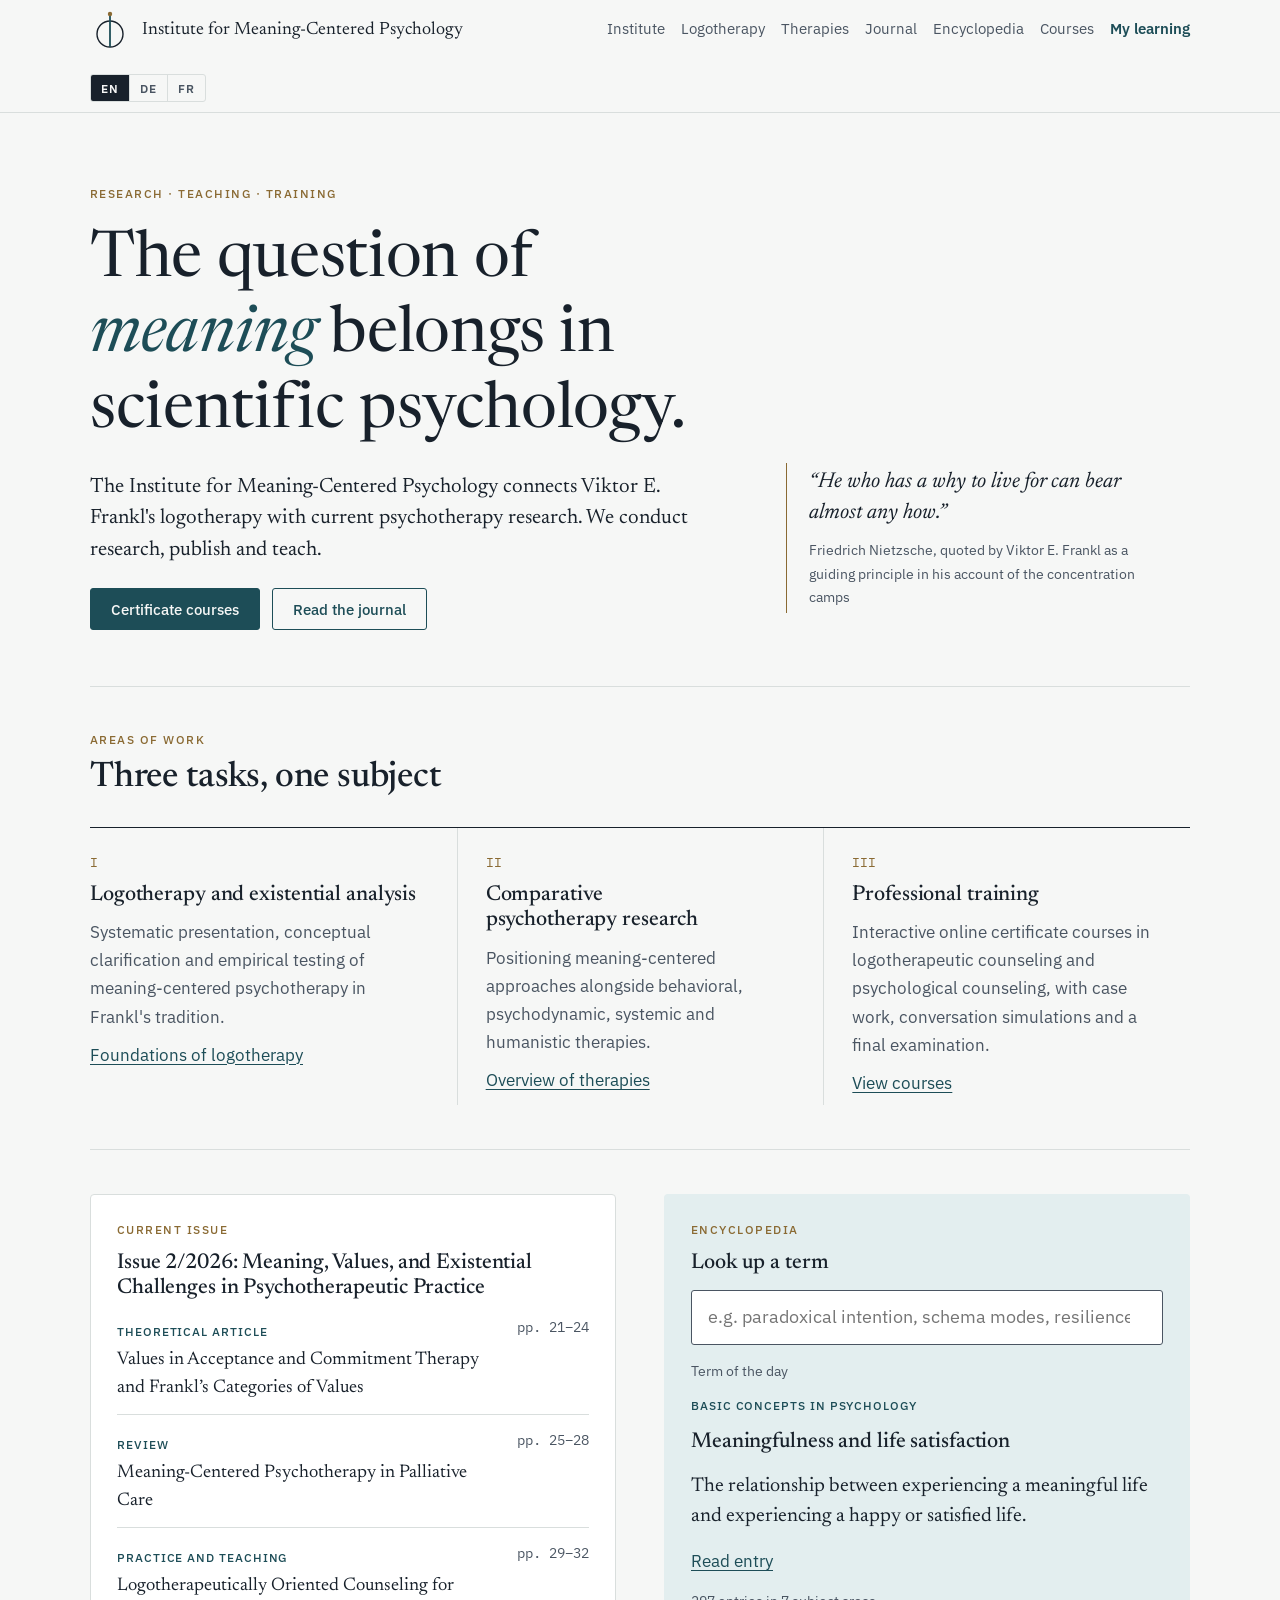
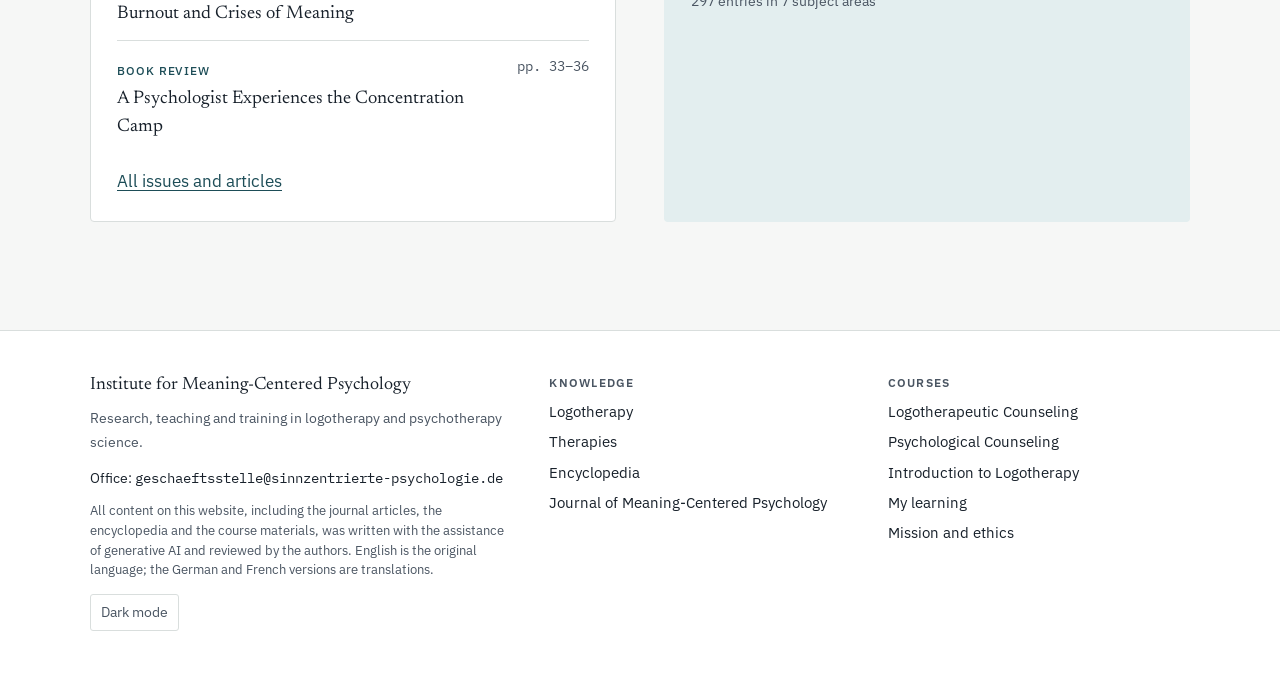
==== commit c3fff0d4: "Arbeitsstand: drei Sprachen (EN Original, DE, FR), neue Autoren, KI-Hinweise Co-Authored-By: Claude " ====
--- a/index.html
+++ b/index.html
@@ -1,10 +1,10 @@
 <!DOCTYPE html>
-<html lang="de" data-lang-root>
+<html lang="en" data-lang-root>
 <head>
 <meta charset="UTF-8">
 <meta name="viewport" content="width=device-width, initial-scale=1, viewport-fit=cover">
-<title>Institut für Sinnzentrierte Psychologie</title>
-<meta name="description" content="Institut für Sinnzentrierte Psychologie: Forschung, Lehre und Weiterbildung in Logotherapie und modernen Psychotherapieverfahren. Mit Fachzeitschrift, Fachlexikon und Zertifikatsprogrammen.">
+<title>Institute for Meaning-Centered Psychology</title>
+<meta name="description" content="Institute for Meaning-Centered Psychology: research, teaching and professional training in logotherapy and contemporary psychotherapy, with a scholarly journal, an encyclopedia and certificate courses. In English, German and French.">
 <link rel="stylesheet" href="css/fonts.css">
 <link rel="stylesheet" href="css/style.css">
 </head>
@@ -20,7 +20,7 @@
       </svg>
       <span class="brand-name"><span data-lang="de">Institut für Sinnzentrierte Psychologie</span><span data-lang="en">Institute for Meaning-Centered Psychology</span><small><span data-lang="de">Logotherapie · Psychotherapieforschung · Weiterbildung</span><span data-lang="en">Logotherapy · Psychotherapy Research · Professional Training</span></small></span>
     </a>
-    <div class="lang-switch" role="group" aria-label="Sprache / Language"><button type="button" data-setlang="de" aria-pressed="true" lang="de" title="Deutsch">DE</button><button type="button" data-setlang="en" aria-pressed="false" lang="en" title="English">EN</button></div>
+    <div class="lang-switch" role="group" aria-label="Language / Sprache / Langue"><button type="button" data-setlang="en" aria-pressed="true" lang="en" title="English">EN</button><button type="button" data-setlang="de" aria-pressed="false" lang="de" title="Deutsch">DE</button><button type="button" data-setlang="fr" aria-pressed="false" lang="fr" title="Français">FR</button></div>
     <button class="nav-toggle" id="nav-toggle" aria-expanded="false" aria-controls="nav"><span data-lang="de">Menü</span><span data-lang="en">Menu</span></button>
     <nav class="nav" id="nav" aria-label="Hauptnavigation">
       <a href="#institut" data-nav="institut"><span data-lang="de">Institut</span><span data-lang="en">Institute</span></a>
@@ -130,7 +130,7 @@
 
         <h2 id="institut-team">Team</h2>
         <p>Am Institut arbeitet ein interdisziplinäres Team aus Wissenschaftlerinnen und Wissenschaftlern der Psychologie, der Psychotherapieforschung, der Philosophie und der Sozialen Arbeit. Forschung, Zeitschrift und Kurse entstehen in gemeinsamer Arbeit.</p>
-        <p>Beteiligt sind unter anderem Dr. Dr. Sora Pazer (Psychologie und Soziale Arbeit), Dr. Konstanze Vehrenkamp (Psychologie und Philosophie), Dr. Matthias Oberländer (Psychotherapieforschung und Methodik) und Dr. Teresa Lindqvist (Psychoonkologie).</p>
+        <p>Das wissenschaftliche Team bilden Dr. Dr. Sora Pazer (Psychologie und Soziale Arbeit), Dr. Eleanor M. Whitcombe (Psychologie und Philosophie) und Dr. Samuel R. Ashford (Psychotherapieforschung und Methodik).</p>
 
         <h2 id="institut-bereiche">Arbeitsbereiche</h2>
         <h3>Arbeitsbereich Logotherapie und Existenzanalyse</h3>
@@ -178,7 +178,7 @@
 
         <h2 id="en-institut-team">Team</h2>
         <p>The Institute brings together an interdisciplinary team of scientists from psychology, psychotherapy research, philosophy and social work. Research, the journal and the courses are the result of joint work.</p>
-        <p>Contributors include Dr. Dr. Sora Pazer (psychology and social work), Dr. Konstanze Vehrenkamp (psychology and philosophy), Dr. Matthias Oberländer (psychotherapy research and methodology) and Dr. Teresa Lindqvist (psycho-oncology).</p>
+        <p>The scientific team consists of Dr. Dr. Sora Pazer (psychology and social work), Dr. Eleanor M. Whitcombe (psychology and philosophy) and Dr. Samuel R. Ashford (psychotherapy research and methodology).</p>
 
         <h2 id="en-institut-bereiche">Research areas</h2>
         <h3>Logotherapy and Existential Analysis</h3>
@@ -584,6 +584,8 @@
       <p class="brand-name" style="margin-bottom:10px"><span data-lang="de">Institut für Sinnzentrierte Psychologie</span><span data-lang="en">Institute for Meaning-Centered Psychology</span></p>
       <p class="muted small"><span data-lang="de">Forschung, Lehre und Weiterbildung in Logotherapie und Psychotherapiewissenschaft.</span><span data-lang="en">Research, teaching and training in logotherapy and psychotherapy science.</span></p>
       <p class="small" style="margin-top:12px"><span data-lang="de">Geschäftsstelle</span><span data-lang="en">Office</span>: <span class="mono" id="footer-mail"></span></p>
+      <p class="ai-note" style="margin-top:12px" data-lang="en">All content on this website, including the journal articles, the encyclopedia and the course materials, was written with the assistance of generative AI and reviewed by the authors. English is the original language; the German and French versions are translations.</p>
+      <p class="ai-note" style="margin-top:12px" data-lang="de">Alle Inhalte dieser Website, einschließlich der Fachartikel, des Lexikons und der Kursmaterialien, wurden mit Unterstützung generativer KI verfasst und von den Autorinnen und Autoren geprüft. Originalsprache ist Englisch; die deutsche und die französische Fassung sind Übersetzungen.</p>
       <p style="margin-top:14px"><button class="theme-toggle" id="theme-toggle" type="button">Dunkle Darstellung</button></p>
     </div>
     <div>
@@ -630,6 +632,18 @@
 <script src="data/en/kurse/logo-2.js"></script>
 <script src="data/en/kurse/berater-1.js"></script>
 <script src="data/en/kurse/berater-2.js"></script>
+<script src="data/fr/verfahren.js"></script>
+<script src="data/fr/lexikon-1.js"></script>
+<script src="data/fr/lexikon-2.js"></script>
+<script src="data/fr/lexikon-3.js"></script>
+<script src="data/fr/journal.js"></script>
+<script src="data/fr/kurse.js"></script>
+<script src="data/fr/kurse/grundkurs.js"></script>
+<script src="data/fr/kurse/logo-1.js"></script>
+<script src="data/fr/kurse/logo-2.js"></script>
+<script src="data/fr/kurse/berater-1.js"></script>
+<script src="data/fr/kurse/berater-2.js"></script>
+<script src="js/i18n-fr.js"></script>
 <script src="js/i18n.js"></script>
 <script src="js/app.js"></script>
 <script src="js/akademie.js"></script>
--- a/css/style.css
+++ b/css/style.css
@@ -423,7 +423,8 @@
 
 
 /* Sprachumschaltung */
-html[lang="en"] [data-lang="de"], html[lang="de"] [data-lang="en"] { display: none !important; }
+html[lang="en"] [data-lang]:not([data-lang="en"]), html[lang="de"] [data-lang]:not([data-lang="de"]), html[lang="fr"] [data-lang]:not([data-lang="fr"]) { display: none !important; }
+.ai-note { font-size: .82rem; color: var(--ink-soft); line-height: 1.5; }
 .lang-switch { display: inline-flex; border: 1px solid var(--line); border-radius: 3px; overflow: hidden; order: 3; }
 .lang-switch button { font: 600 .78rem/1 var(--sans); letter-spacing: .08em; padding: 7px 10px; background: transparent; color: var(--ink-soft); border: 0; cursor: pointer; }
 .lang-switch button + button { border-left: 1px solid var(--line); }
